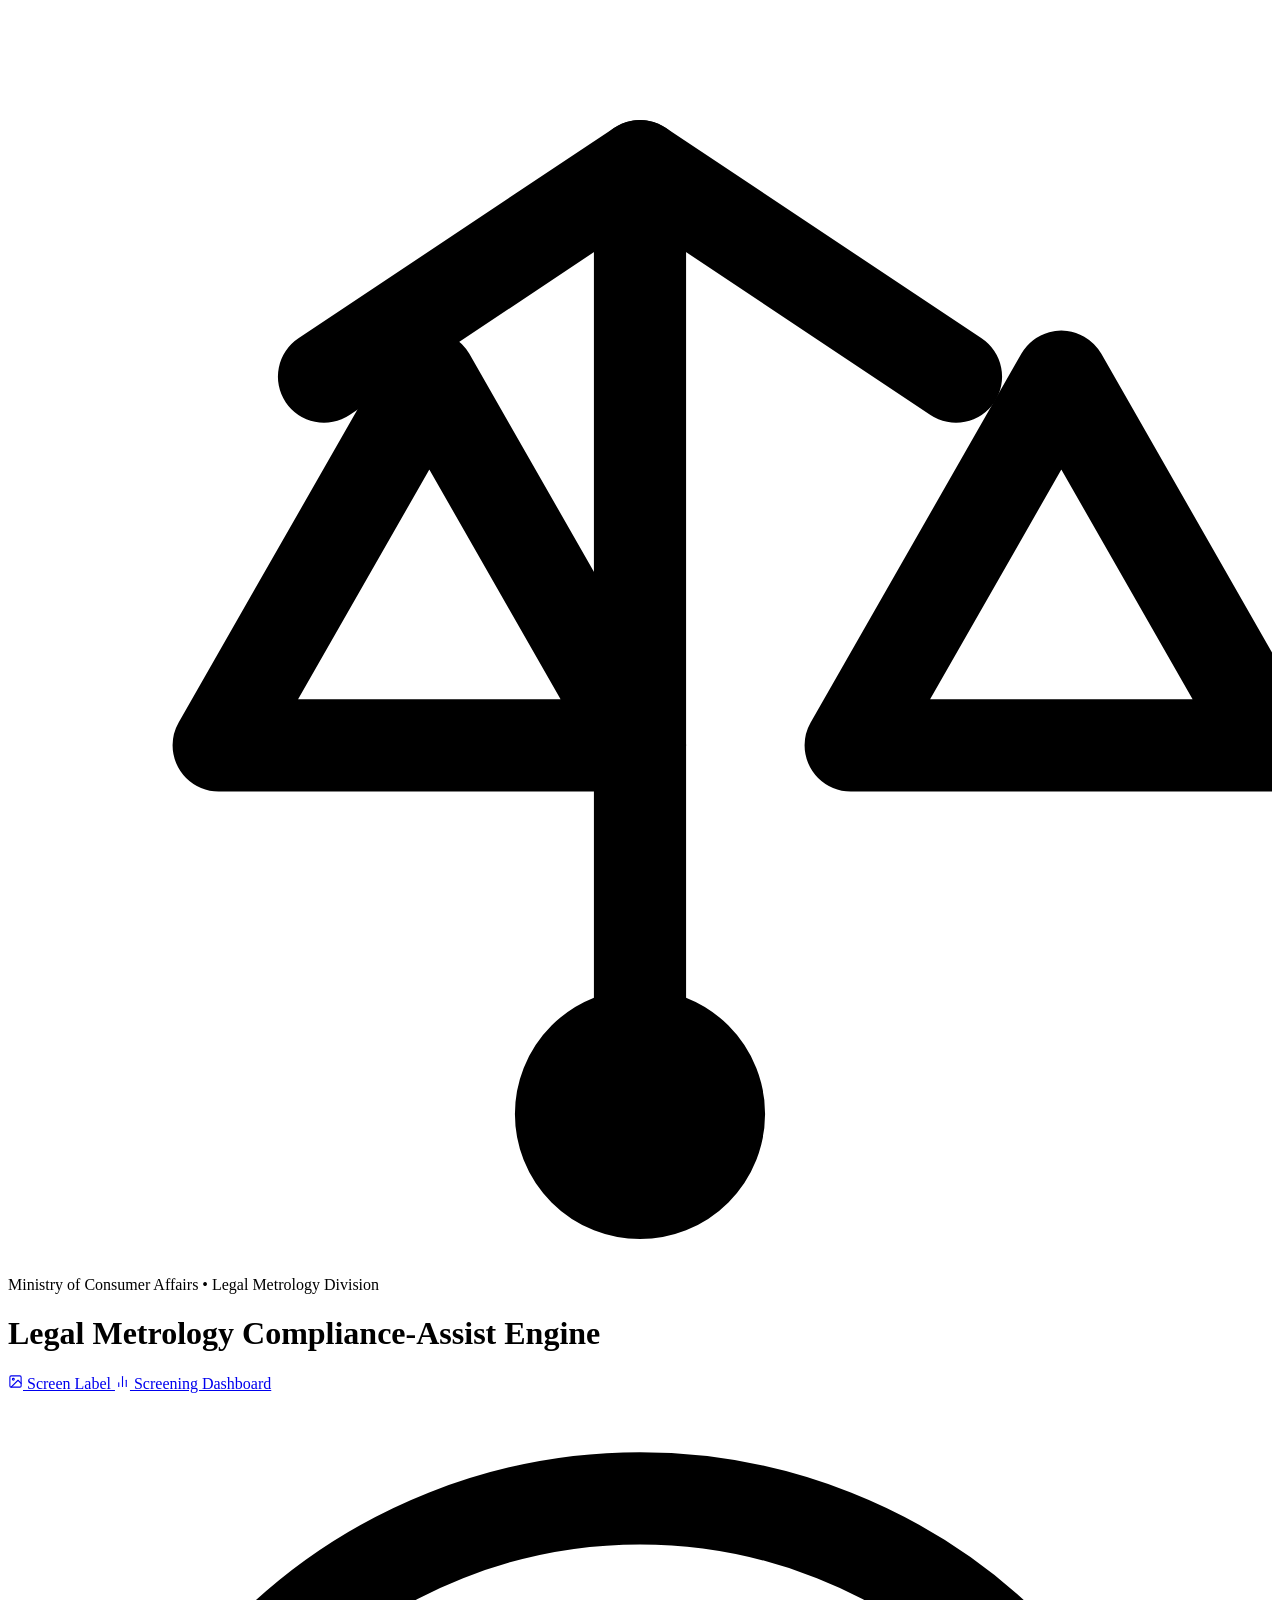
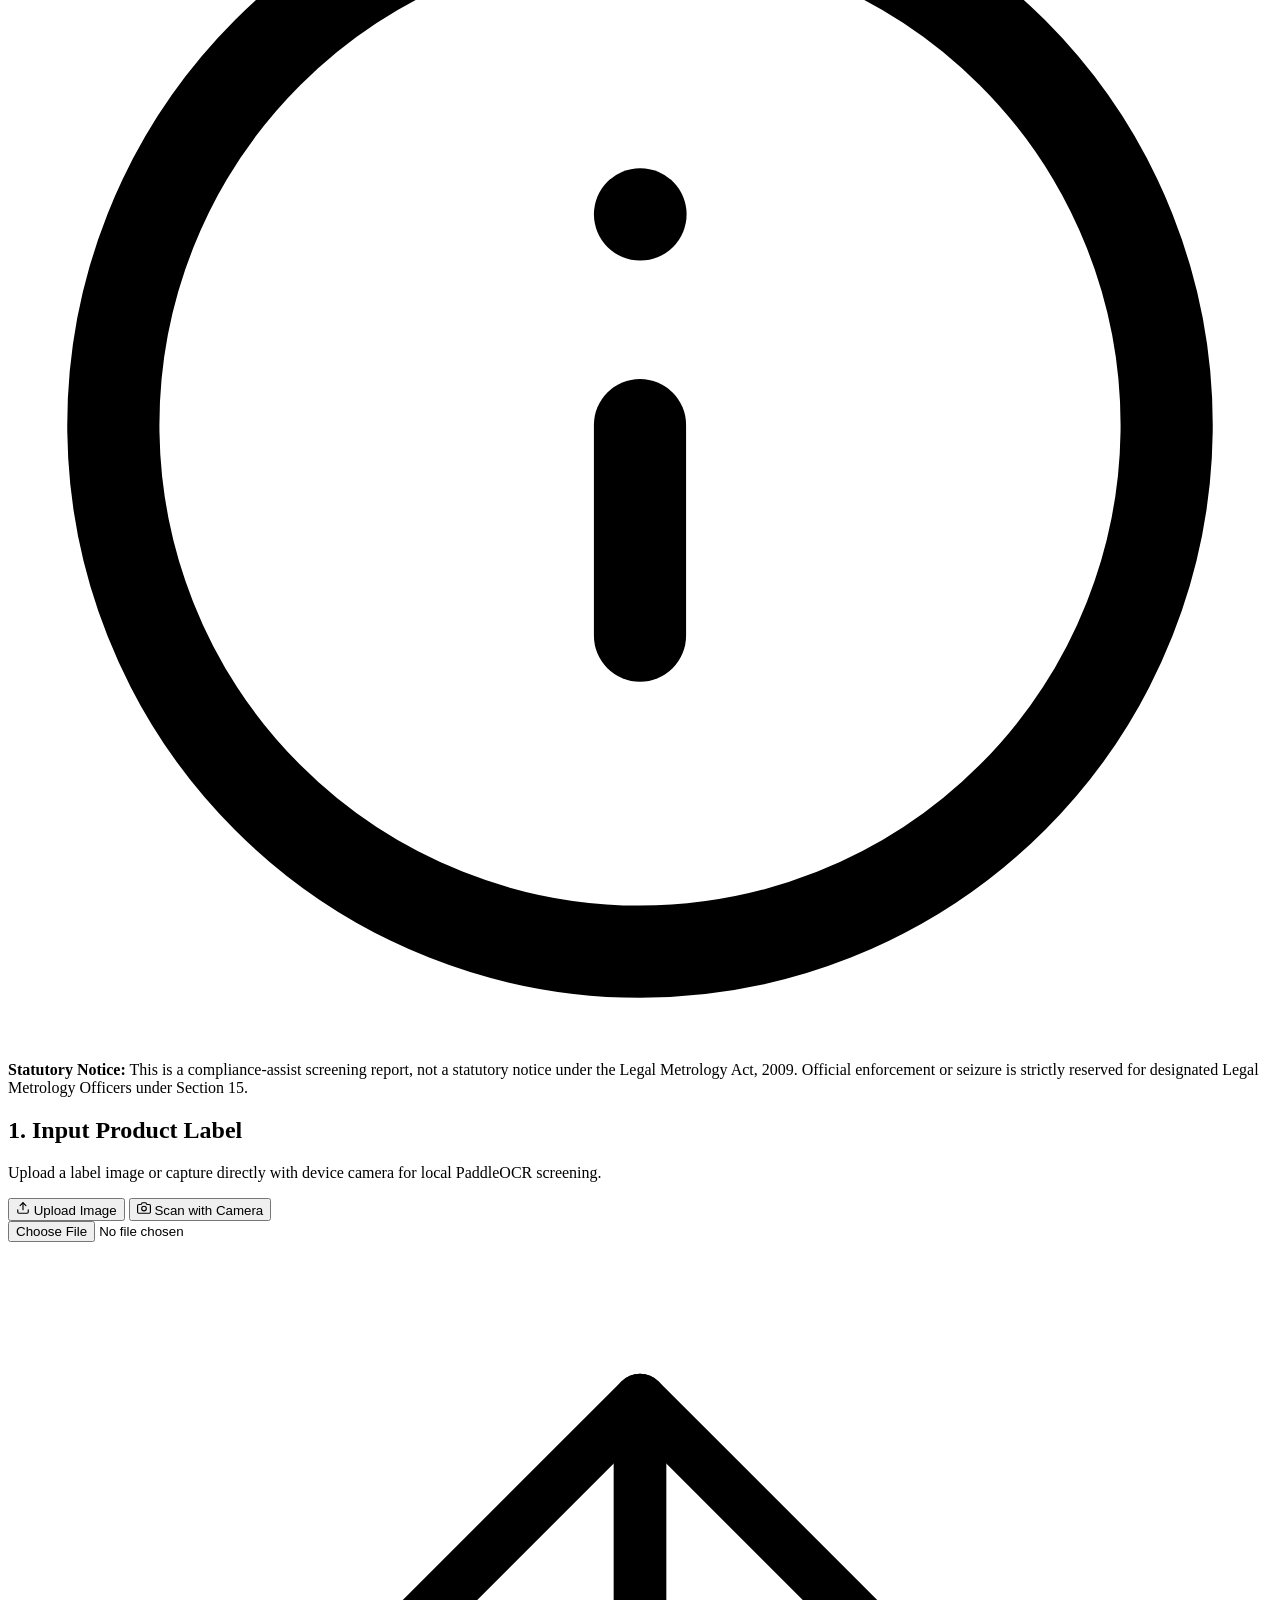
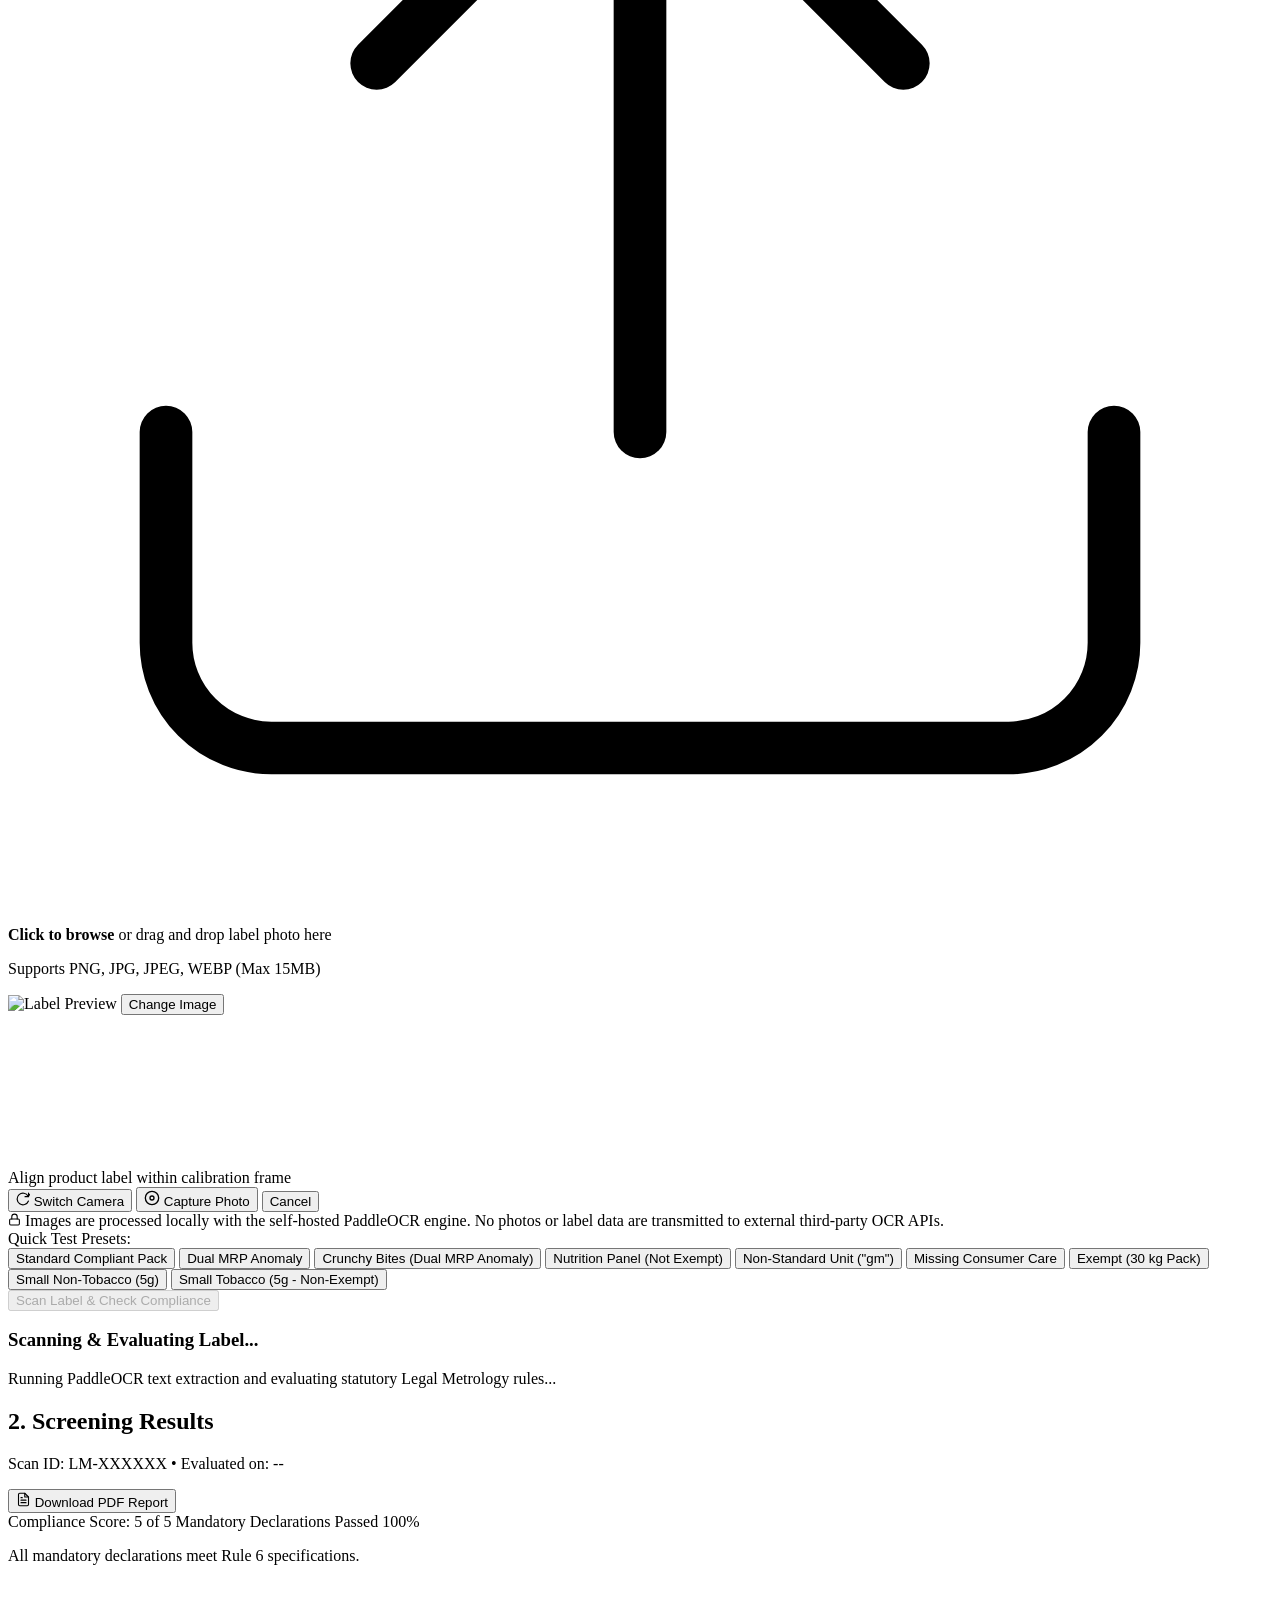
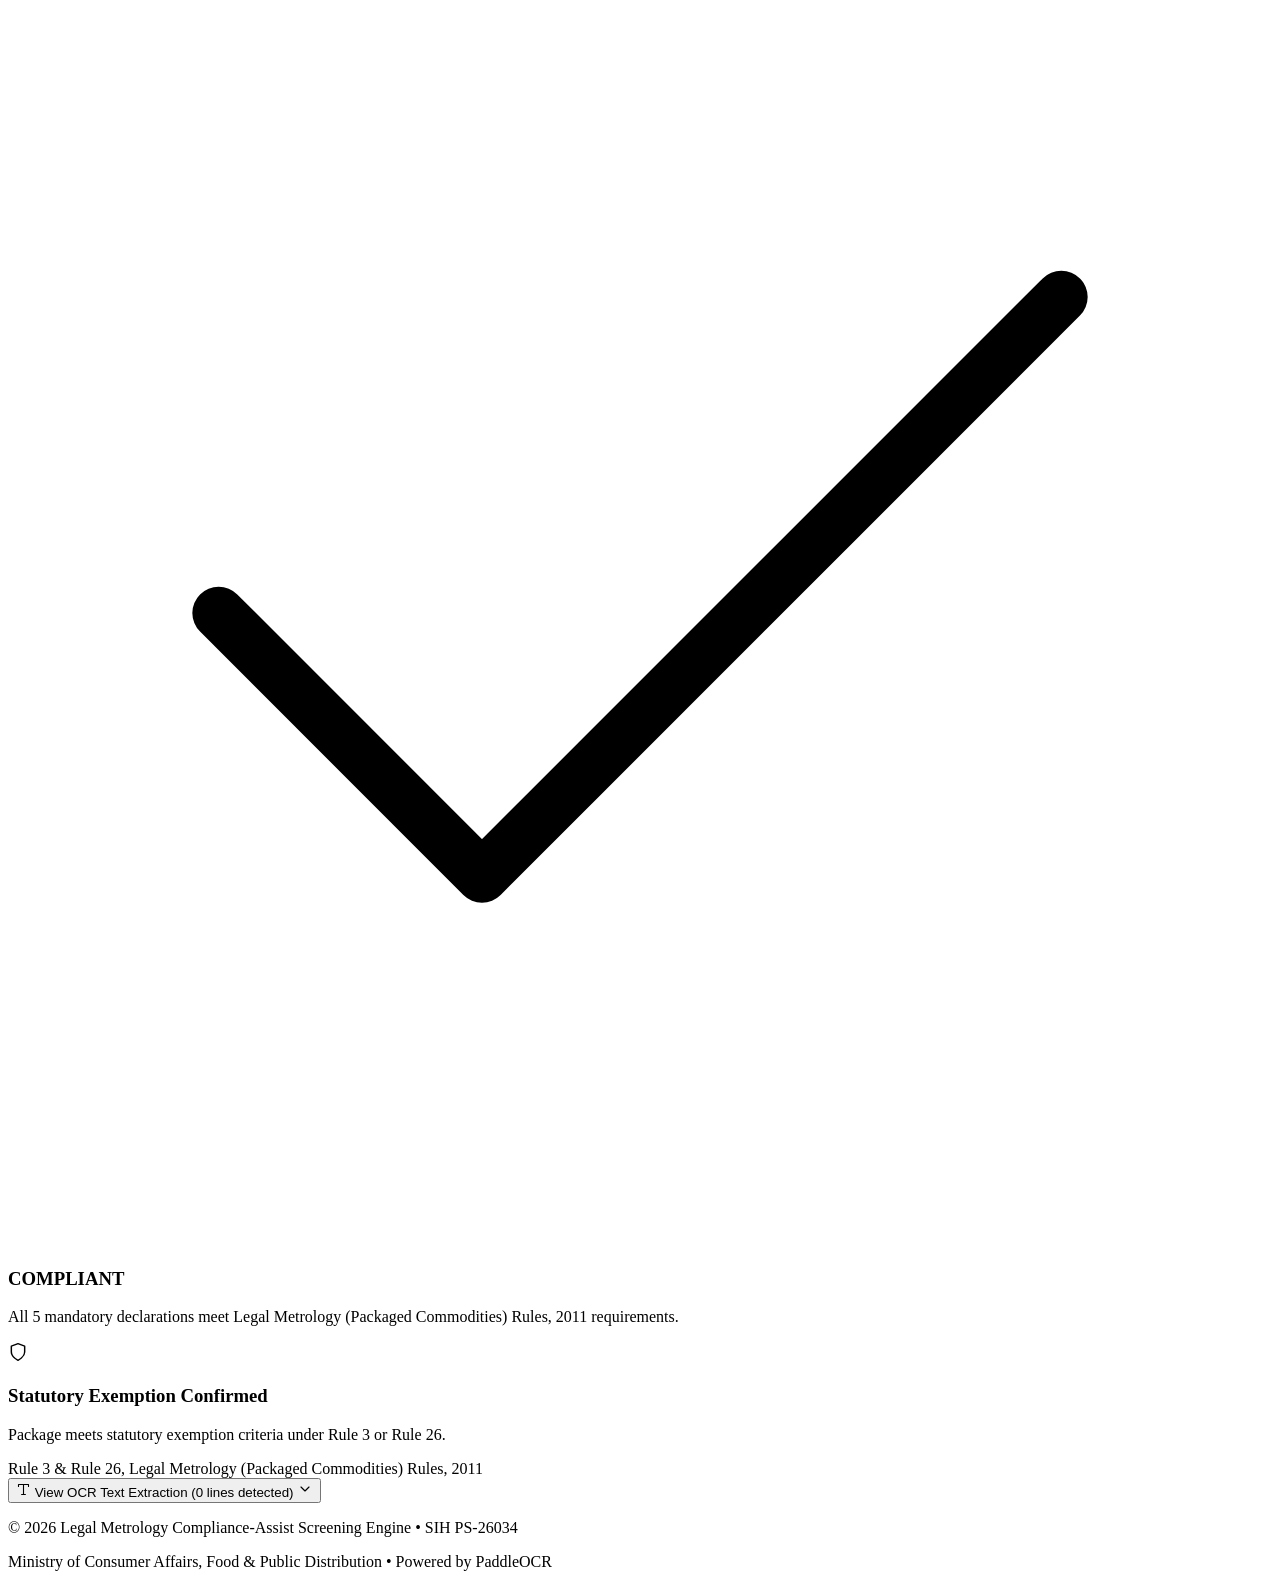
==== app/static/index.html @ 5d81debb "feat(ui): implement jury-grade liquid glassmorphism theme, interactive toast notification system, an" ====
<!DOCTYPE html>
<html lang="en">
<head>
  <meta charset="UTF-8">
  <meta name="viewport" content="width=device-width, initial-scale=1.0">
  <title>Legal Metrology Compliance-Assist Engine | Calibration Instrument</title>
  
  <!-- Preconnect to Google Fonts for fast IBM Plex loading -->
  <link rel="preconnect" href="https://fonts.googleapis.com">
  <link rel="preconnect" href="https://fonts.gstatic.com" crossorigin>
  <link href="https://fonts.googleapis.com/css2?family=IBM+Plex+Mono:ital,wght@0,400;0,500;0,600;0,700;1,400&family=IBM+Plex+Sans:ital,wght@0,400;0,500;0,600;0,700;1,400;1,600&display=swap" rel="stylesheet">
  
  <link rel="stylesheet" href="/static/style.css">
</head>
<body class="instrument-theme">

  <!-- Instrument Top Bar -->
  <header class="instrument-header">
    <div class="container header-container">
      <div class="header-brand">
        <div class="brand-insignia">
          <!-- Official Scale & Calibration Insignia SVG -->
          <svg class="insignia-svg" viewBox="0 0 24 24" fill="none" stroke="currentColor" stroke-width="1.75" stroke-linecap="round" stroke-linejoin="round">
            <path d="M12 3v18"/>
            <path d="M6 7l6-4 6 4"/>
            <path d="M4 14l4-7 4 7H4z"/>
            <path d="M16 14l4-7 4 7h-8z"/>
            <circle cx="12" cy="21" r="1.5"/>
          </svg>
        </div>
        <div class="brand-text">
          <div class="brand-dept">Ministry of Consumer Affairs &bull; Legal Metrology Division</div>
          <h1 class="brand-title">Legal Metrology Compliance-Assist Engine</h1>
        </div>
      </div>
      <nav class="header-nav">
        <a href="/" class="nav-link active">
          <svg width="15" height="15" viewBox="0 0 24 24" fill="none" stroke="currentColor" stroke-width="1.75" stroke-linecap="round" stroke-linejoin="round">
            <rect x="3" y="3" width="18" height="18" rx="2"/>
            <circle cx="8.5" cy="8.5" r="1.5"/>
            <polyline points="21 15 16 10 5 21"/>
          </svg>
          Screen Label
        </a>
        <a href="/dashboard" class="nav-link">
          <svg width="15" height="15" viewBox="0 0 24 24" fill="none" stroke="currentColor" stroke-width="1.75" stroke-linecap="round" stroke-linejoin="round">
            <line x1="18" y1="20" x2="18" y2="10"/>
            <line x1="12" y1="20" x2="12" y2="4"/>
            <line x1="6" y1="20" x2="6" y2="14"/>
          </svg>
          Screening Dashboard
        </a>
      </nav>
    </div>
  </header>

  <!-- Mandatory Statutory Notice Banner -->
  <div class="disclaimer-banner">
    <div class="container disclaimer-content">
      <svg class="disclaimer-icon-svg" viewBox="0 0 24 24" fill="none" stroke="currentColor" stroke-width="1.75" stroke-linecap="round" stroke-linejoin="round">
        <circle cx="12" cy="12" r="10"/>
        <line x1="12" y1="16" x2="12" y2="12"/>
        <line x1="12" y1="8" x2="12.01" y2="8"/>
      </svg>
      <span class="disclaimer-text">
        <strong>Statutory Notice:</strong> This is a compliance-assist screening report, not a statutory notice under the Legal Metrology Act, 2009. Official enforcement or seizure is strictly reserved for designated Legal Metrology Officers under Section 15.
      </span>
    </div>
  </div>

  <main class="container main-content">

    <!-- Upload & Input Card -->
    <section class="card upload-card">
      <div class="card-header">
        <div class="header-flex-row">
          <div>
            <h2 class="card-title">1. Input Product Label</h2>
            <p class="card-desc">Upload a label image or capture directly with device camera for local PaddleOCR screening.</p>
          </div>
          <!-- Input Mode Switcher -->
          <div class="input-mode-toggle">
            <button type="button" class="btn-mode active" id="btnModeUpload">
              <svg width="14" height="14" viewBox="0 0 24 24" fill="none" stroke="currentColor" stroke-width="2" stroke-linecap="round" stroke-linejoin="round">
                <path d="M21 15v4a2 2 0 0 1-2 2H5a2 2 0 0 1-2-2v-4"/>
                <polyline points="17 8 12 3 7 8"/>
                <line x1="12" y1="3" x2="12" y2="15"/>
              </svg>
              Upload Image
            </button>
            <button type="button" class="btn-mode" id="btnModeCamera">
              <svg width="14" height="14" viewBox="0 0 24 24" fill="none" stroke="currentColor" stroke-width="2" stroke-linecap="round" stroke-linejoin="round">
                <path d="M23 19a2 2 0 0 1-2 2H3a2 2 0 0 1-2-2V8a2 2 0 0 1 2-2h4l2-3h6l2 3h4a2 2 0 0 1 2 2z"/>
                <circle cx="12" cy="13" r="4"/>
              </svg>
              Scan with Camera
            </button>
          </div>
        </div>
      </div>

      <!-- Upload View -->
      <div id="uploadViewContainer">
        <div class="upload-dropzone" id="dropzone">
          <input type="file" id="fileInput" accept="image/png, image/jpeg, image/jpg, image/webp" class="file-input-hidden">
          <div class="dropzone-inner" id="dropzonePrompt">
            <svg class="upload-icon-svg" viewBox="0 0 24 24" fill="none" stroke="currentColor" stroke-linecap="round" stroke-linejoin="round">
              <path d="M21 15v4a2 2 0 0 1-2 2H5a2 2 0 0 1-2-2v-4"/>
              <polyline points="17 8 12 3 7 8"/>
              <line x1="12" y1="3" x2="12" y2="15"/>
            </svg>
            <p class="upload-prompt-text"><strong>Click to browse</strong> or drag and drop label photo here</p>
            <p class="upload-hint">Supports PNG, JPG, JPEG, WEBP (Max 15MB)</p>
          </div>

          <div class="preview-container hidden" id="previewContainer">
            <img id="imagePreview" alt="Label Preview" class="image-preview">
            <button type="button" class="btn btn-secondary btn-sm" id="btnChangeImage">Change Image</button>
          </div>
        </div>
      </div>

      <!-- Camera Live Capture View -->
      <div id="cameraViewContainer" class="camera-container hidden">
        <div class="camera-viewport">
          <video id="cameraVideo" autoplay playsinline class="camera-video"></video>
          <canvas id="cameraCanvas" class="hidden"></canvas>
          <div class="camera-overlay-frame">
            <div class="frame-corner top-left"></div>
            <div class="frame-corner top-right"></div>
            <div class="frame-corner bottom-left"></div>
            <div class="frame-corner bottom-right"></div>
            <div class="viewfinder-text">Align product label within calibration frame</div>
          </div>
        </div>
        <div class="camera-controls">
          <button type="button" class="btn btn-secondary btn-sm" id="btnSwitchCamera">
            <svg width="14" height="14" viewBox="0 0 24 24" fill="none" stroke="currentColor" stroke-width="2" stroke-linecap="round" stroke-linejoin="round">
              <path d="M21.5 2v6h-6M21.34 15.57a10 10 0 1 1-.57-8.38l5.67-5.67"/>
            </svg>
            Switch Camera
          </button>
          <button type="button" class="btn btn-primary" id="btnCapturePhoto">
            <svg width="16" height="16" viewBox="0 0 24 24" fill="none" stroke="currentColor" stroke-width="2" stroke-linecap="round" stroke-linejoin="round">
              <circle cx="12" cy="12" r="10"/>
              <circle cx="12" cy="12" r="3"/>
            </svg>
            Capture Photo
          </button>
          <button type="button" class="btn btn-secondary btn-sm" id="btnCancelCamera">Cancel</button>
        </div>
      </div>

      <!-- Privacy & Local Processing Notice -->
      <div class="privacy-note">
        <svg width="13" height="13" viewBox="0 0 24 24" fill="none" stroke="currentColor" stroke-width="2" stroke-linecap="round" stroke-linejoin="round">
          <rect x="3" y="11" width="18" height="11" rx="2" ry="2"></rect>
          <path d="M7 11V7a5 5 0 0 1 10 0v4"></path>
        </svg>
        <span>Images are processed locally with the self-hosted PaddleOCR engine. No photos or label data are transmitted to external third-party OCR APIs.</span>
      </div>

      <!-- Quick Demo Presets for Testing -->
      <div class="presets-section">
        <span class="preset-label">Quick Test Presets:</span>
        <div class="preset-buttons">
          <button type="button" class="btn-chip" data-preset="compliant">Standard Compliant Pack</button>
          <button type="button" class="btn-chip" data-preset="dual_mrp">Dual MRP Anomaly</button>
          <button type="button" class="btn-chip" data-preset="crunchy_bites">Crunchy Bites (Dual MRP Anomaly)</button>
          <button type="button" class="btn-chip" data-preset="nutrition_panel">Nutrition Panel (Not Exempt)</button>
          <button type="button" class="btn-chip" data-preset="non_std_unit">Non-Standard Unit ("gm")</button>
          <button type="button" class="btn-chip" data-preset="missing_fields">Missing Consumer Care</button>
          <button type="button" class="btn-chip" data-preset="exempt_bulk">Exempt (30 kg Pack)</button>
          <button type="button" class="btn-chip" data-preset="exempt_small">Small Non-Tobacco (5g)</button>
          <button type="button" class="btn-chip" data-preset="tobacco_small">Small Tobacco (5g - Non-Exempt)</button>
        </div>
      </div>

      <div class="action-bar">
        <button type="button" class="btn btn-primary" id="btnAnalyze" disabled>
          <span id="btnAnalyzeText">Scan Label & Check Compliance</span>
        </button>
      </div>
    </section>

    <!-- Signature Element 1: Calibration Ruler Section Divider -->
    <div class="calibration-ruler" role="separator" aria-hidden="true"></div>

    <!-- Active Scanning Progress Container (Shows during scan processing) -->
    <div class="card scanning-progress-card hidden" id="scanningProgressCard">
      <div class="scanning-progress-body">
        <div class="scan-spinner-large"></div>
        <div class="scanning-text-block">
          <h3 class="scanning-title">Scanning & Evaluating Label...</h3>
          <p class="scanning-desc" id="scanningProgressStatus">Running PaddleOCR text extraction and evaluating statutory Legal Metrology rules...</p>
          <div class="scan-progress-bar-track">
            <div class="scan-progress-bar-indeterminate"></div>
          </div>
        </div>
      </div>
    </div>

    <!-- Results Section -->
    <section class="card results-card hidden" id="resultsSection">
      <div class="results-header">
        <div>
          <h2 class="card-title">2. Screening Results</h2>
          <p class="scan-meta-text" id="scanMetaText">Scan ID: LM-XXXXXX &bull; Evaluated on: --</p>
        </div>
        <div class="results-actions">
          <button type="button" class="btn btn-export" id="btnExportPdf">
            <svg width="15" height="15" viewBox="0 0 24 24" fill="none" stroke="currentColor" stroke-width="1.75" stroke-linecap="round" stroke-linejoin="round">
              <path d="M14 2H6a2 2 0 0 0-2 2v16a2 2 0 0 0 2 2h12a2 2 0 0 0 2-2V8z"/>
              <polyline points="14 2 14 8 20 8"/>
              <line x1="16" y1="13" x2="8" y2="13"/>
              <line x1="16" y1="17" x2="8" y2="17"/>
              <polyline points="10 9 9 9 8 9"/>
            </svg>
            Download PDF Report
          </button>
        </div>
      </div>

      <!-- Compliance Summary Bar (Signature Element 2: Ruler fill) -->
      <div class="compliance-summary-bar" id="complianceSummaryBar">
        <div class="summary-bar-header">
          <span class="summary-bar-title" id="summaryBarTitle">Compliance Score: 5 of 5 Mandatory Declarations Passed</span>
          <span class="summary-bar-pct" id="summaryBarPct">100%</span>
        </div>
        <div class="summary-track">
          <div class="summary-fill" id="summaryFill" style="width: 0%;"></div>
        </div>
        <p class="summary-hint" id="summaryHint">All mandatory declarations meet Rule 6 specifications.</p>
      </div>

      <!-- Overall Status Banner (Dominant Visual Verdict) -->
      <div class="status-banner" id="statusBanner">
        <div class="status-icon-box" id="statusIconBox">
          <svg class="status-icon-svg" id="statusIconSvg" viewBox="0 0 24 24" fill="none" stroke="currentColor" stroke-linecap="round" stroke-linejoin="round">
            <polyline points="20 6 9 17 4 12"/>
          </svg>
        </div>
        <div class="status-info">
          <h3 class="status-title" id="statusTitle">COMPLIANT</h3>
          <p class="status-desc" id="statusDesc">All 5 mandatory declarations meet Legal Metrology (Packaged Commodities) Rules, 2011 requirements.</p>
        </div>
      </div>

      <!-- Exemption Alert Block (Shown only if exempt) -->
      <div class="exemption-box hidden" id="exemptionBox">
        <div class="exemption-box-header">
          <svg width="20" height="20" viewBox="0 0 24 24" fill="none" stroke="currentColor" stroke-width="1.75" stroke-linecap="round" stroke-linejoin="round">
            <path d="M12 22s8-4 8-10V5l-8-3-8 3v7c0 6 8 10 8 10z"/>
          </svg>
          <h3 class="exemption-box-title">Statutory Exemption Confirmed</h3>
        </div>
        <p class="exemption-box-desc" id="exemptionReasonText">Package meets statutory exemption criteria under Rule 3 or Rule 26.</p>
        <div class="exemption-ref" id="exemptionRefText">Rule 3 & Rule 26, Legal Metrology (Packaged Commodities) Rules, 2011</div>
      </div>

      <!-- Mandatory Declarations Cards Grid (Rule 6) -->
      <div class="fields-container" id="fieldsContainer">
        <!-- Injected via app.js with stamped seal badges -->
      </div>

      <!-- Extracted OCR Text (Collapsible Accordion) -->
      <div class="ocr-accordion">
        <button type="button" class="ocr-toggle-btn" id="btnToggleOcr">
          <span class="ocr-toggle-title">
            <svg width="15" height="15" viewBox="0 0 24 24" fill="none" stroke="currentColor" stroke-width="1.75" stroke-linecap="round" stroke-linejoin="round">
              <polyline points="4 7 4 4 20 4 20 7"/>
              <line x1="9" y1="20" x2="15" y2="20"/>
              <line x1="12" y1="4" x2="12" y2="20"/>
            </svg>
            View OCR Text Extraction (<span id="ocrLineCount">0</span> lines detected)
          </span>
          <svg class="accordion-arrow" id="accordionArrow" width="16" height="16" viewBox="0 0 24 24" fill="none" stroke="currentColor" stroke-width="1.75" stroke-linecap="round" stroke-linejoin="round">
            <polyline points="6 9 12 15 18 9"/>
          </svg>
        </button>
        <div class="ocr-content hidden" id="ocrContent">
          <div class="ocr-body">
            <pre class="raw-ocr-text" id="rawOcrText"></pre>
          </div>
        </div>
      </div>

    </section>

  </main>

  <footer class="instrument-footer">
    <div class="container footer-content">
      <p class="footer-copy">&copy; 2026 Legal Metrology Compliance-Assist Screening Engine &bull; SIH PS-26034</p>
      <p class="footer-legal">Ministry of Consumer Affairs, Food &amp; Public Distribution &bull; Powered by PaddleOCR</p>
    </div>
  </footer>

  <div class="toast-container" id="toastContainer"></div>

  <script src="/static/app.js"></script>
</body>
</html>
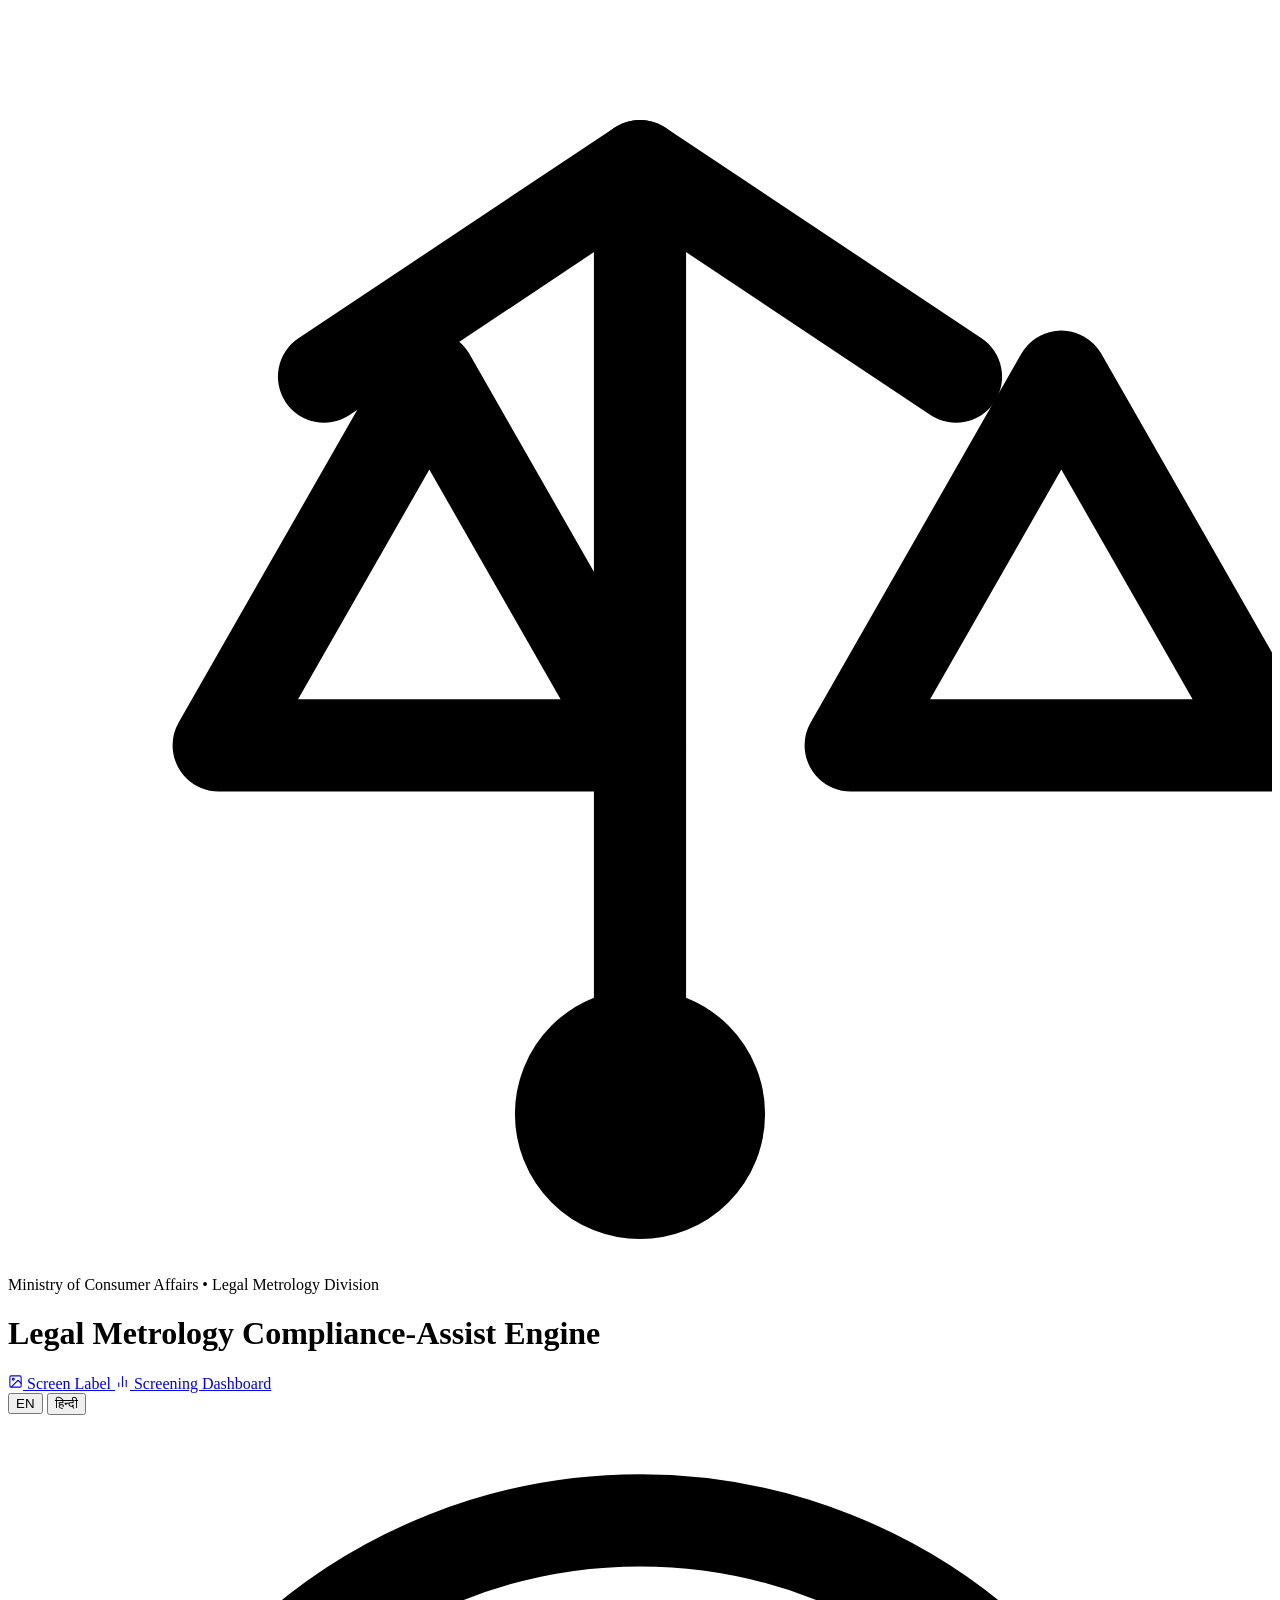
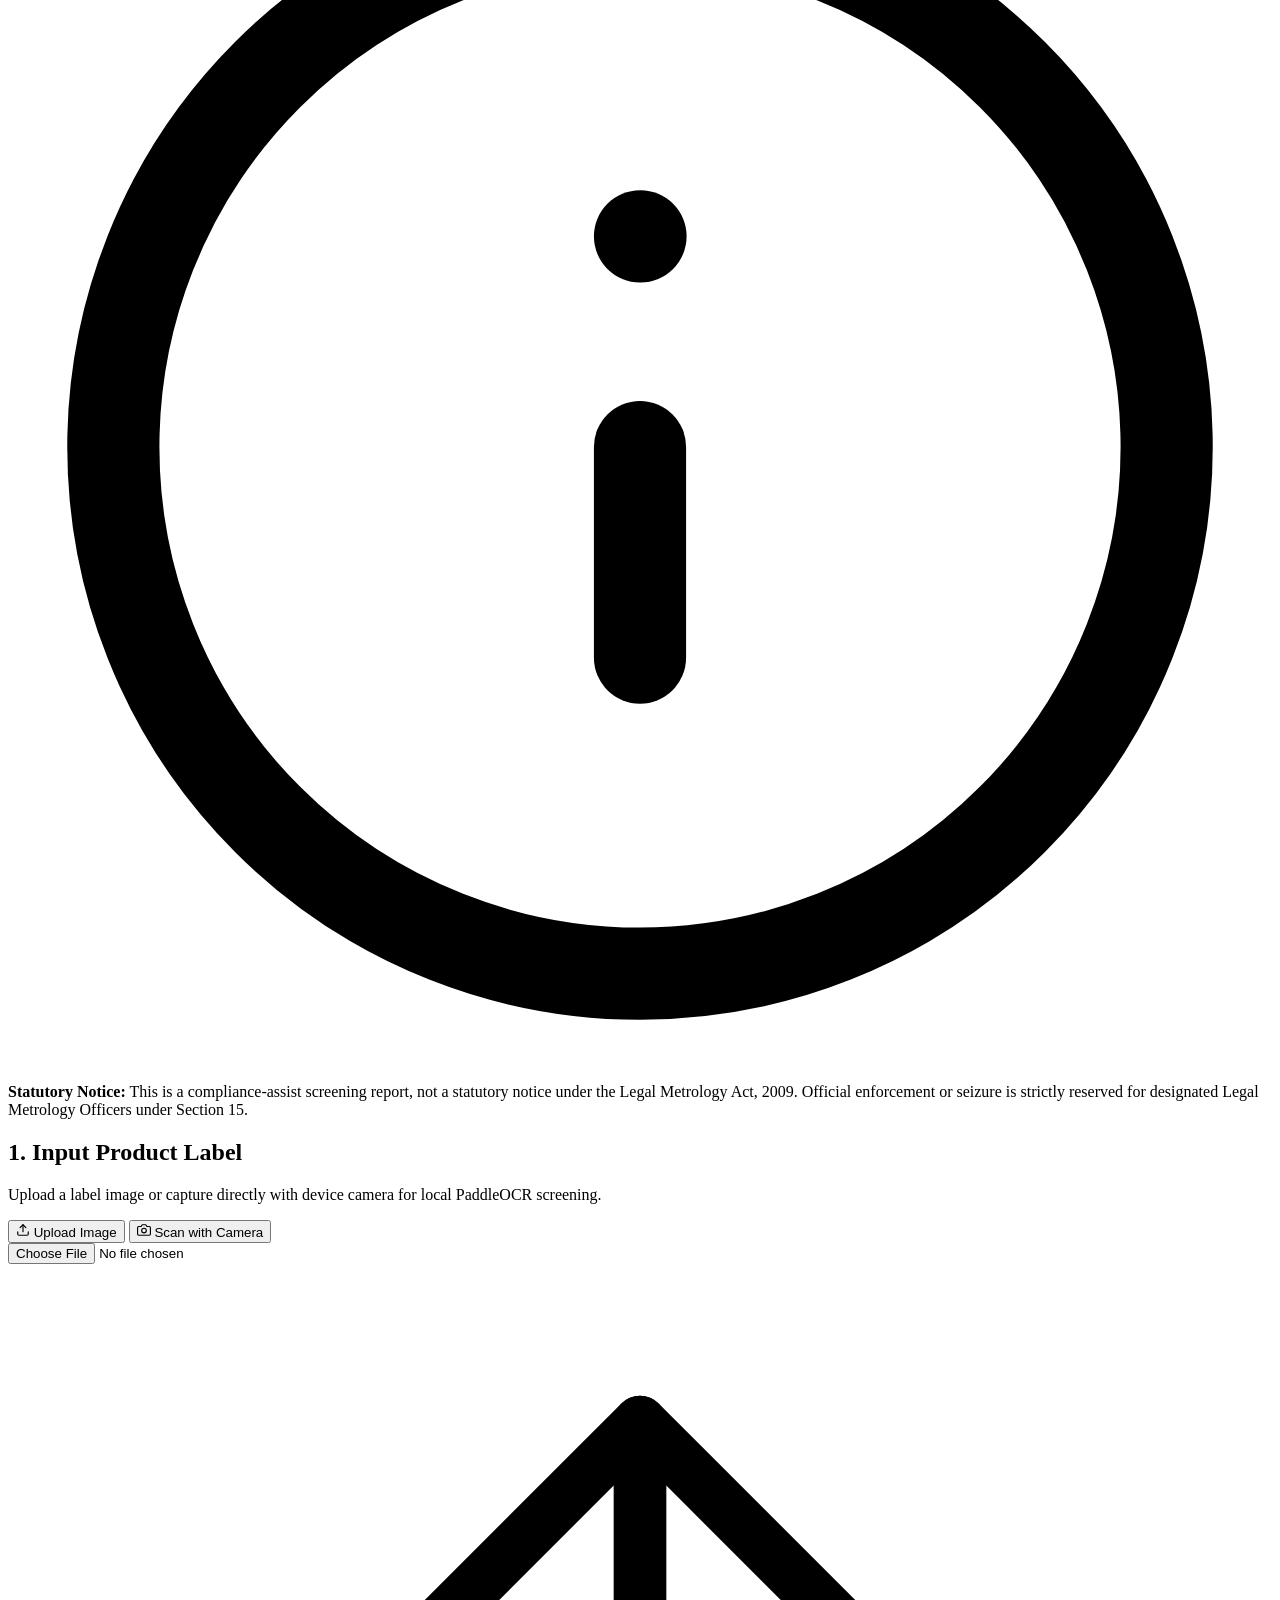
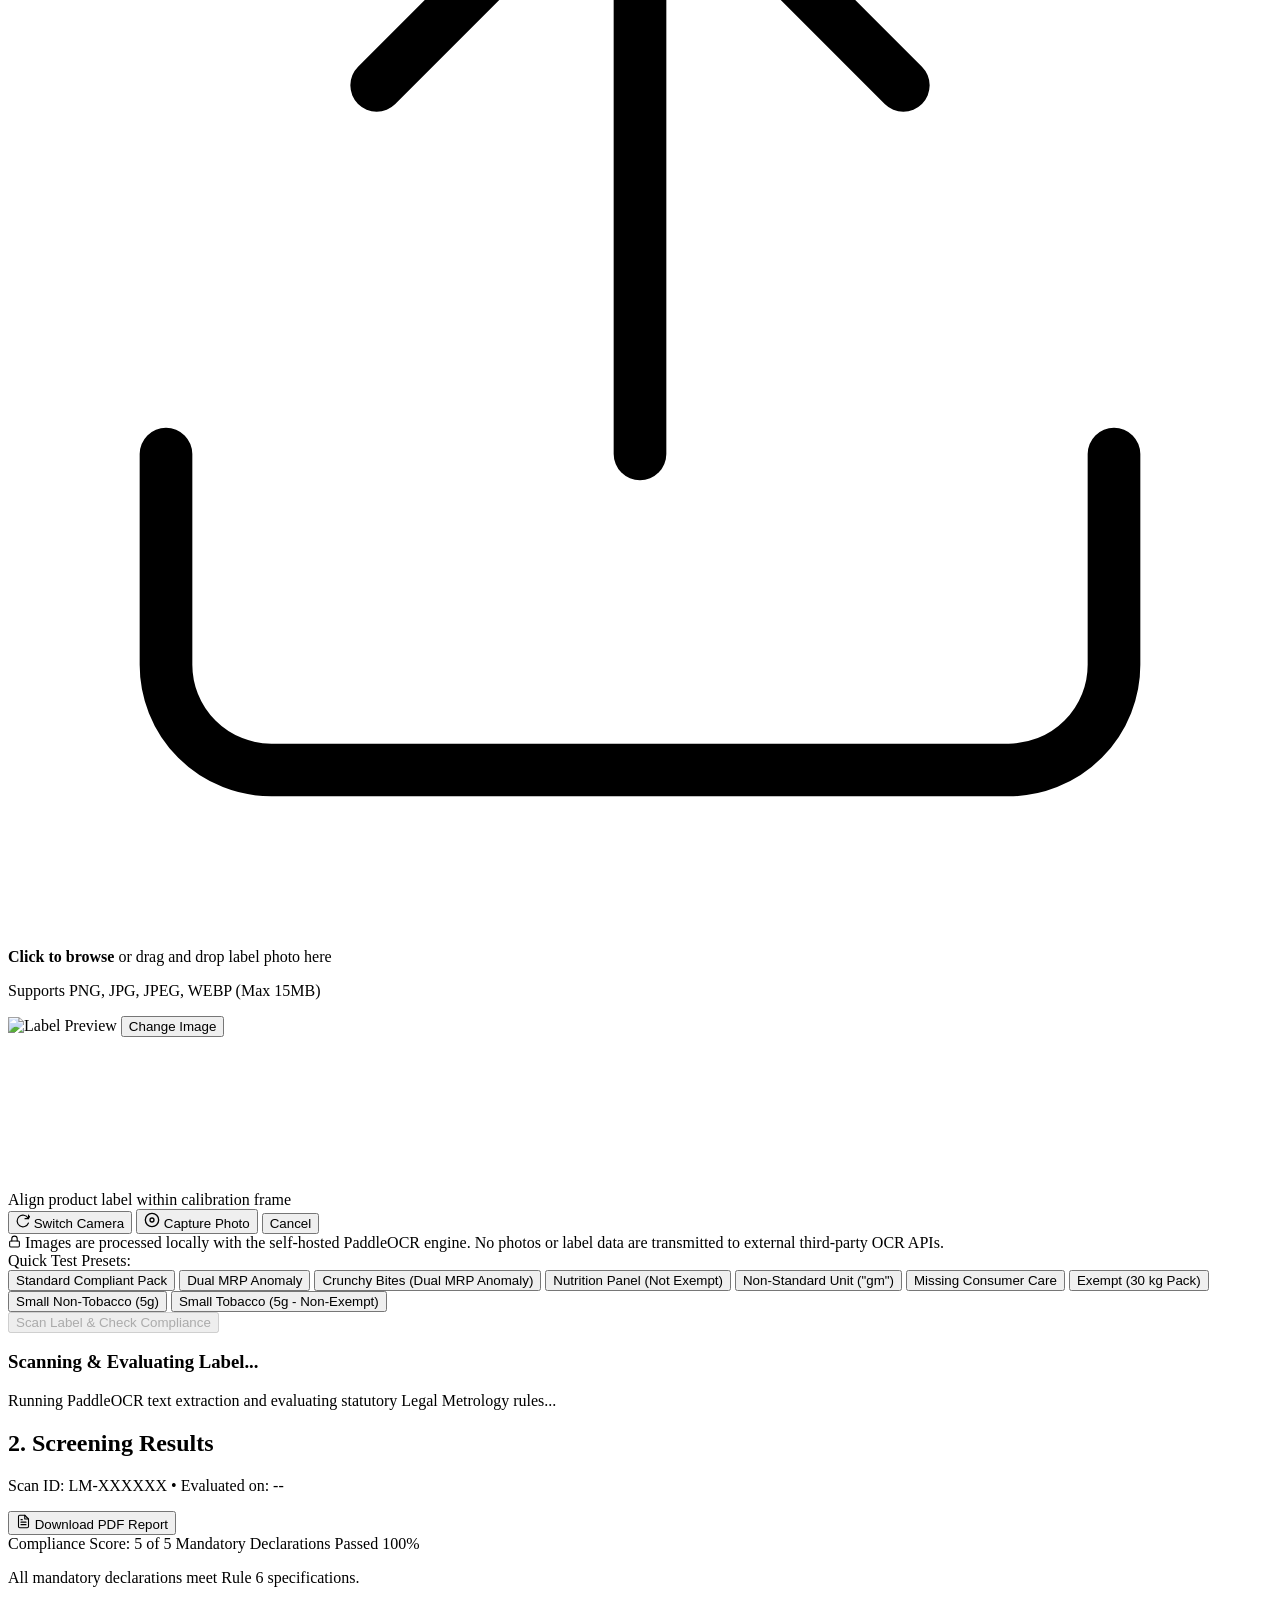
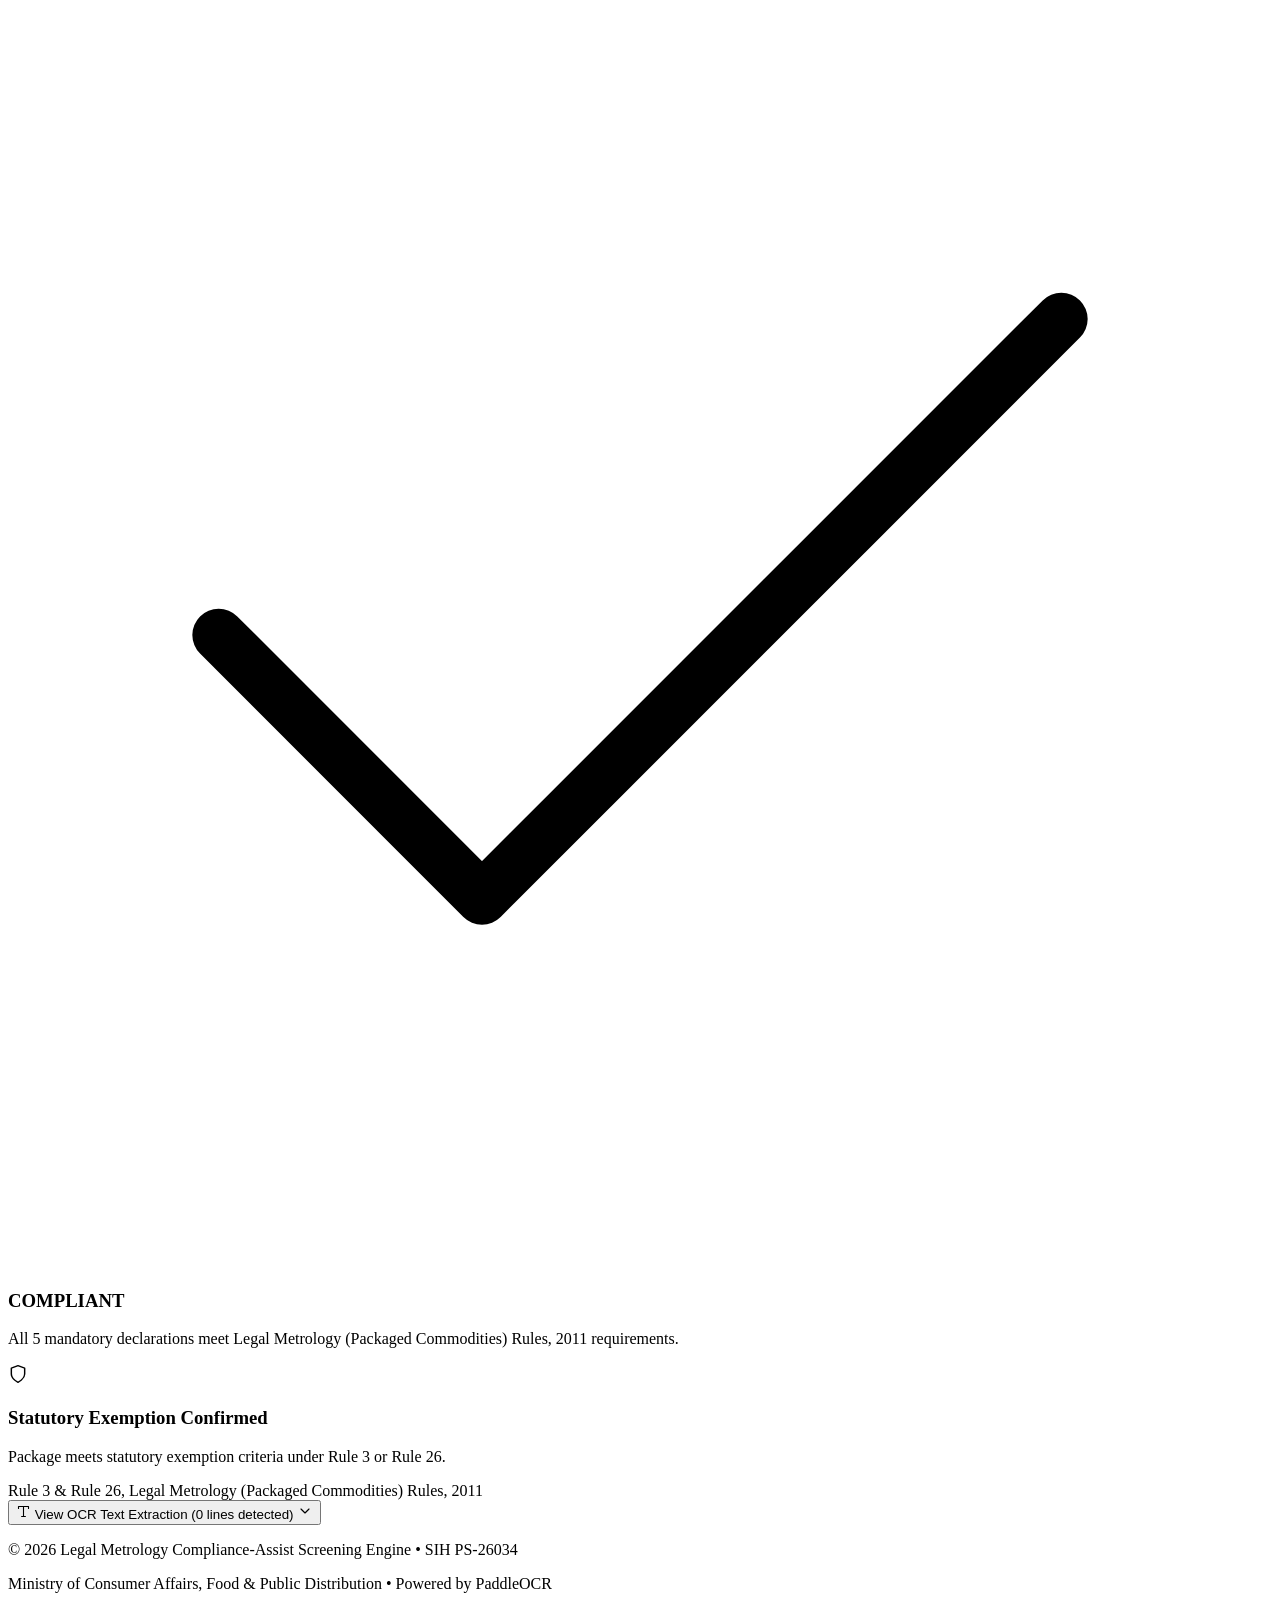
==== commit 4c63fa12: "feat(i18n): implement full bilingual Hindi-English language switching with persistent state and Noto" ====
--- a/app/static/index.html
+++ b/app/static/index.html
@@ -3,12 +3,12 @@
 <head>
   <meta charset="UTF-8">
   <meta name="viewport" content="width=device-width, initial-scale=1.0">
-  <title>Legal Metrology Compliance-Assist Engine | Calibration Instrument</title>
+  <title data-i18n="appTitle">Legal Metrology Compliance-Assist Engine</title>
   
-  <!-- Preconnect to Google Fonts for fast IBM Plex loading -->
+  <!-- Preconnect to Google Fonts for IBM Plex & Noto Sans Devanagari -->
   <link rel="preconnect" href="https://fonts.googleapis.com">
   <link rel="preconnect" href="https://fonts.gstatic.com" crossorigin>
-  <link href="https://fonts.googleapis.com/css2?family=IBM+Plex+Mono:ital,wght@0,400;0,500;0,600;0,700;1,400&family=IBM+Plex+Sans:ital,wght@0,400;0,500;0,600;0,700;1,400;1,600&display=swap" rel="stylesheet">
+  <link href="https://fonts.googleapis.com/css2?family=IBM+Plex+Mono:ital,wght@0,400;0,500;0,600;0,700;1,400&family=IBM+Plex+Sans:ital,wght@0,400;0,500;0,600;0,700;1,400;1,600&family=Noto+Sans+Devanagari:wght@400;500;600;700&display=swap" rel="stylesheet">
   
   <link rel="stylesheet" href="/static/style.css">
 </head>
@@ -29,8 +29,8 @@
           </svg>
         </div>
         <div class="brand-text">
-          <div class="brand-dept">Ministry of Consumer Affairs &bull; Legal Metrology Division</div>
-          <h1 class="brand-title">Legal Metrology Compliance-Assist Engine</h1>
+          <div class="brand-dept" data-i18n="ministryDept">Ministry of Consumer Affairs &bull; Legal Metrology Division</div>
+          <h1 class="brand-title" data-i18n="appTitle">Legal Metrology Compliance-Assist Engine</h1>
         </div>
       </div>
       <nav class="header-nav">
@@ -40,7 +40,7 @@
             <circle cx="8.5" cy="8.5" r="1.5"/>
             <polyline points="21 15 16 10 5 21"/>
           </svg>
-          Screen Label
+          <span data-i18n="navScanLabel">Screen Label</span>
         </a>
         <a href="/dashboard" class="nav-link">
           <svg width="15" height="15" viewBox="0 0 24 24" fill="none" stroke="currentColor" stroke-width="1.75" stroke-linecap="round" stroke-linejoin="round">
@@ -48,8 +48,14 @@
             <line x1="12" y1="20" x2="12" y2="4"/>
             <line x1="6" y1="20" x2="6" y2="14"/>
           </svg>
-          Screening Dashboard
+          <span data-i18n="navDashboard">Screening Dashboard</span>
         </a>
+
+        <!-- Bilingual Language Switcher (EN | हिन्दी) -->
+        <div class="lang-switcher" id="langSwitcher" role="group" aria-label="Language Selector">
+          <button type="button" class="btn-lang active" data-lang="en" aria-label="English">EN</button>
+          <button type="button" class="btn-lang" data-lang="hi" aria-label="Hindi">हिन्दी</button>
+        </div>
       </nav>
     </div>
   </header>
@@ -63,7 +69,7 @@
         <line x1="12" y1="8" x2="12.01" y2="8"/>
       </svg>
       <span class="disclaimer-text">
-        <strong>Statutory Notice:</strong> This is a compliance-assist screening report, not a statutory notice under the Legal Metrology Act, 2009. Official enforcement or seizure is strictly reserved for designated Legal Metrology Officers under Section 15.
+        <strong data-i18n="statutoryNoticeLabel">Statutory Notice:</strong> <span data-i18n="statutoryNoticeText">This is a compliance-assist screening report, not a statutory notice under the Legal Metrology Act, 2009. Official enforcement or seizure is strictly reserved for designated Legal Metrology Officers under Section 15.</span>
       </span>
     </div>
   </div>
@@ -75,8 +81,8 @@
       <div class="card-header">
         <div class="header-flex-row">
           <div>
-            <h2 class="card-title">1. Input Product Label</h2>
-            <p class="card-desc">Upload a label image or capture directly with device camera for local PaddleOCR screening.</p>
+            <h2 class="card-title" data-i18n="inputSectionTitle">1. Input Product Label</h2>
+            <p class="card-desc" data-i18n="inputSectionDesc">Upload a label image or capture directly with device camera for local PaddleOCR screening.</p>
           </div>
           <!-- Input Mode Switcher -->
           <div class="input-mode-toggle">
@@ -86,14 +92,14 @@
                 <polyline points="17 8 12 3 7 8"/>
                 <line x1="12" y1="3" x2="12" y2="15"/>
               </svg>
-              Upload Image
+              <span data-i18n="btnUploadImage">Upload Image</span>
             </button>
             <button type="button" class="btn-mode" id="btnModeCamera">
               <svg width="14" height="14" viewBox="0 0 24 24" fill="none" stroke="currentColor" stroke-width="2" stroke-linecap="round" stroke-linejoin="round">
                 <path d="M23 19a2 2 0 0 1-2 2H3a2 2 0 0 1-2-2V8a2 2 0 0 1 2-2h4l2-3h6l2 3h4a2 2 0 0 1 2 2z"/>
                 <circle cx="12" cy="13" r="4"/>
               </svg>
-              Scan with Camera
+              <span data-i18n="btnScanCamera">Scan with Camera</span>
             </button>
           </div>
         </div>
@@ -109,13 +115,13 @@
               <polyline points="17 8 12 3 7 8"/>
               <line x1="12" y1="3" x2="12" y2="15"/>
             </svg>
-            <p class="upload-prompt-text"><strong>Click to browse</strong> or drag and drop label photo here</p>
-            <p class="upload-hint">Supports PNG, JPG, JPEG, WEBP (Max 15MB)</p>
+            <p class="upload-prompt-text"><strong data-i18n="dropzoneClick">Click to browse</strong> <span data-i18n="dropzoneDrag">or drag and drop label photo here</span></p>
+            <p class="upload-hint" data-i18n="dropzoneHint">Supports PNG, JPG, JPEG, WEBP (Max 15MB)</p>
           </div>
 
           <div class="preview-container hidden" id="previewContainer">
             <img id="imagePreview" alt="Label Preview" class="image-preview">
-            <button type="button" class="btn btn-secondary btn-sm" id="btnChangeImage">Change Image</button>
+            <button type="button" class="btn btn-secondary btn-sm" id="btnChangeImage" data-i18n="btnChangeImage">Change Image</button>
           </div>
         </div>
       </div>
@@ -130,7 +136,7 @@
             <div class="frame-corner top-right"></div>
             <div class="frame-corner bottom-left"></div>
             <div class="frame-corner bottom-right"></div>
-            <div class="viewfinder-text">Align product label within calibration frame</div>
+            <div class="viewfinder-text" data-i18n="alignCameraPrompt">Align product label within calibration frame</div>
           </div>
         </div>
         <div class="camera-controls">
@@ -138,16 +144,16 @@
             <svg width="14" height="14" viewBox="0 0 24 24" fill="none" stroke="currentColor" stroke-width="2" stroke-linecap="round" stroke-linejoin="round">
               <path d="M21.5 2v6h-6M21.34 15.57a10 10 0 1 1-.57-8.38l5.67-5.67"/>
             </svg>
-            Switch Camera
+            <span data-i18n="btnSwitchCamera">Switch Camera</span>
           </button>
           <button type="button" class="btn btn-primary" id="btnCapturePhoto">
             <svg width="16" height="16" viewBox="0 0 24 24" fill="none" stroke="currentColor" stroke-width="2" stroke-linecap="round" stroke-linejoin="round">
               <circle cx="12" cy="12" r="10"/>
               <circle cx="12" cy="12" r="3"/>
             </svg>
-            Capture Photo
+            <span data-i18n="btnCapturePhoto">Capture Photo</span>
           </button>
-          <button type="button" class="btn btn-secondary btn-sm" id="btnCancelCamera">Cancel</button>
+          <button type="button" class="btn btn-secondary btn-sm" id="btnCancelCamera" data-i18n="btnCancel">Cancel</button>
         </div>
       </div>
 
@@ -157,28 +163,28 @@
           <rect x="3" y="11" width="18" height="11" rx="2" ry="2"></rect>
           <path d="M7 11V7a5 5 0 0 1 10 0v4"></path>
         </svg>
-        <span>Images are processed locally with the self-hosted PaddleOCR engine. No photos or label data are transmitted to external third-party OCR APIs.</span>
+        <span data-i18n="privacyNote">Images are processed locally with the self-hosted PaddleOCR engine. No photos or label data are transmitted to external third-party OCR APIs.</span>
       </div>
 
       <!-- Quick Demo Presets for Testing -->
       <div class="presets-section">
-        <span class="preset-label">Quick Test Presets:</span>
+        <span class="preset-label" data-i18n="quickPresetsLabel">Quick Test Presets:</span>
         <div class="preset-buttons">
-          <button type="button" class="btn-chip" data-preset="compliant">Standard Compliant Pack</button>
-          <button type="button" class="btn-chip" data-preset="dual_mrp">Dual MRP Anomaly</button>
-          <button type="button" class="btn-chip" data-preset="crunchy_bites">Crunchy Bites (Dual MRP Anomaly)</button>
-          <button type="button" class="btn-chip" data-preset="nutrition_panel">Nutrition Panel (Not Exempt)</button>
-          <button type="button" class="btn-chip" data-preset="non_std_unit">Non-Standard Unit ("gm")</button>
-          <button type="button" class="btn-chip" data-preset="missing_fields">Missing Consumer Care</button>
-          <button type="button" class="btn-chip" data-preset="exempt_bulk">Exempt (30 kg Pack)</button>
-          <button type="button" class="btn-chip" data-preset="exempt_small">Small Non-Tobacco (5g)</button>
-          <button type="button" class="btn-chip" data-preset="tobacco_small">Small Tobacco (5g - Non-Exempt)</button>
+          <button type="button" class="btn-chip" data-preset="compliant" data-i18n="presetCompliant">Standard Compliant Pack</button>
+          <button type="button" class="btn-chip" data-preset="dual_mrp" data-i18n="presetDualMrp">Dual MRP Anomaly</button>
+          <button type="button" class="btn-chip" data-preset="crunchy_bites" data-i18n="presetCrunchyBites">Crunchy Bites (Dual MRP Anomaly)</button>
+          <button type="button" class="btn-chip" data-preset="nutrition_panel" data-i18n="presetNutrition">Nutrition Panel (Not Exempt)</button>
+          <button type="button" class="btn-chip" data-preset="non_std_unit" data-i18n="presetNonStdUnit">Non-Standard Unit ("gm")</button>
+          <button type="button" class="btn-chip" data-preset="missing_fields" data-i18n="presetMissingFields">Missing Consumer Care</button>
+          <button type="button" class="btn-chip" data-preset="exempt_bulk" data-i18n="presetExemptBulk">Exempt (30 kg Pack)</button>
+          <button type="button" class="btn-chip" data-preset="exempt_small" data-i18n="presetExemptSmall">Small Non-Tobacco (5g)</button>
+          <button type="button" class="btn-chip" data-preset="tobacco_small" data-i18n="presetTobaccoSmall">Small Tobacco (5g - Non-Exempt)</button>
         </div>
       </div>
 
       <div class="action-bar">
         <button type="button" class="btn btn-primary" id="btnAnalyze" disabled>
-          <span id="btnAnalyzeText">Scan Label & Check Compliance</span>
+          <span id="btnAnalyzeText" data-i18n="btnScanAction">Scan Label & Check Compliance</span>
         </button>
       </div>
     </section>
@@ -191,8 +197,8 @@
       <div class="scanning-progress-body">
         <div class="scan-spinner-large"></div>
         <div class="scanning-text-block">
-          <h3 class="scanning-title">Scanning & Evaluating Label...</h3>
-          <p class="scanning-desc" id="scanningProgressStatus">Running PaddleOCR text extraction and evaluating statutory Legal Metrology rules...</p>
+          <h3 class="scanning-title" data-i18n="scanningTitle">Scanning & Evaluating Label...</h3>
+          <p class="scanning-desc" id="scanningProgressStatus" data-i18n="scanningDesc">Running PaddleOCR text extraction and evaluating statutory Legal Metrology rules...</p>
           <div class="scan-progress-bar-track">
             <div class="scan-progress-bar-indeterminate"></div>
           </div>
@@ -204,7 +210,7 @@
     <section class="card results-card hidden" id="resultsSection">
       <div class="results-header">
         <div>
-          <h2 class="card-title">2. Screening Results</h2>
+          <h2 class="card-title" data-i18n="resultsTitle">2. Screening Results</h2>
           <p class="scan-meta-text" id="scanMetaText">Scan ID: LM-XXXXXX &bull; Evaluated on: --</p>
         </div>
         <div class="results-actions">
@@ -216,12 +222,12 @@
               <line x1="16" y1="17" x2="8" y2="17"/>
               <polyline points="10 9 9 9 8 9"/>
             </svg>
-            Download PDF Report
+            <span data-i18n="btnDownloadPdf">Download PDF Report</span>
           </button>
         </div>
       </div>
 
-      <!-- Compliance Summary Bar (Signature Element 2: Ruler fill) -->
+      <!-- Compliance Summary Bar -->
       <div class="compliance-summary-bar" id="complianceSummaryBar">
         <div class="summary-bar-header">
           <span class="summary-bar-title" id="summaryBarTitle">Compliance Score: 5 of 5 Mandatory Declarations Passed</span>
@@ -230,7 +236,7 @@
         <div class="summary-track">
           <div class="summary-fill" id="summaryFill" style="width: 0%;"></div>
         </div>
-        <p class="summary-hint" id="summaryHint">All mandatory declarations meet Rule 6 specifications.</p>
+        <p class="summary-hint" id="summaryHint" data-i18n="allMandatoryMet">All mandatory declarations meet Rule 6 specifications.</p>
       </div>
 
       <!-- Overall Status Banner (Dominant Visual Verdict) -->
@@ -252,10 +258,10 @@
           <svg width="20" height="20" viewBox="0 0 24 24" fill="none" stroke="currentColor" stroke-width="1.75" stroke-linecap="round" stroke-linejoin="round">
             <path d="M12 22s8-4 8-10V5l-8-3-8 3v7c0 6 8 10 8 10z"/>
           </svg>
-          <h3 class="exemption-box-title">Statutory Exemption Confirmed</h3>
+          <h3 class="exemption-box-title" data-i18n="exemptionTitle">Statutory Exemption Confirmed</h3>
         </div>
         <p class="exemption-box-desc" id="exemptionReasonText">Package meets statutory exemption criteria under Rule 3 or Rule 26.</p>
-        <div class="exemption-ref" id="exemptionRefText">Rule 3 & Rule 26, Legal Metrology (Packaged Commodities) Rules, 2011</div>
+        <div class="exemption-ref" id="exemptionRefText" data-i18n="exemptionRuleRef">Rule 3 & Rule 26, Legal Metrology (Packaged Commodities) Rules, 2011</div>
       </div>
 
       <!-- Mandatory Declarations Cards Grid (Rule 6) -->
@@ -272,7 +278,7 @@
               <line x1="9" y1="20" x2="15" y2="20"/>
               <line x1="12" y1="4" x2="12" y2="20"/>
             </svg>
-            View OCR Text Extraction (<span id="ocrLineCount">0</span> lines detected)
+            <span data-i18n="viewOcrText">View OCR Text Extraction</span> (<span id="ocrLineCount">0</span> <span data-i18n="linesDetected">lines detected</span>)
           </span>
           <svg class="accordion-arrow" id="accordionArrow" width="16" height="16" viewBox="0 0 24 24" fill="none" stroke="currentColor" stroke-width="1.75" stroke-linecap="round" stroke-linejoin="round">
             <polyline points="6 9 12 15 18 9"/>
@@ -291,13 +297,14 @@
 
   <footer class="instrument-footer">
     <div class="container footer-content">
-      <p class="footer-copy">&copy; 2026 Legal Metrology Compliance-Assist Screening Engine &bull; SIH PS-26034</p>
-      <p class="footer-legal">Ministry of Consumer Affairs, Food &amp; Public Distribution &bull; Powered by PaddleOCR</p>
+      <p class="footer-copy" data-i18n="footerCopy">&copy; 2026 Legal Metrology Compliance-Assist Screening Engine &bull; SIH PS-26034</p>
+      <p class="footer-legal" data-i18n="footerLegal">Ministry of Consumer Affairs, Food &amp; Public Distribution &bull; Powered by PaddleOCR</p>
     </div>
   </footer>
 
   <div class="toast-container" id="toastContainer"></div>
 
+  <script src="/static/i18n.js"></script>
   <script src="/static/app.js"></script>
 </body>
 </html>
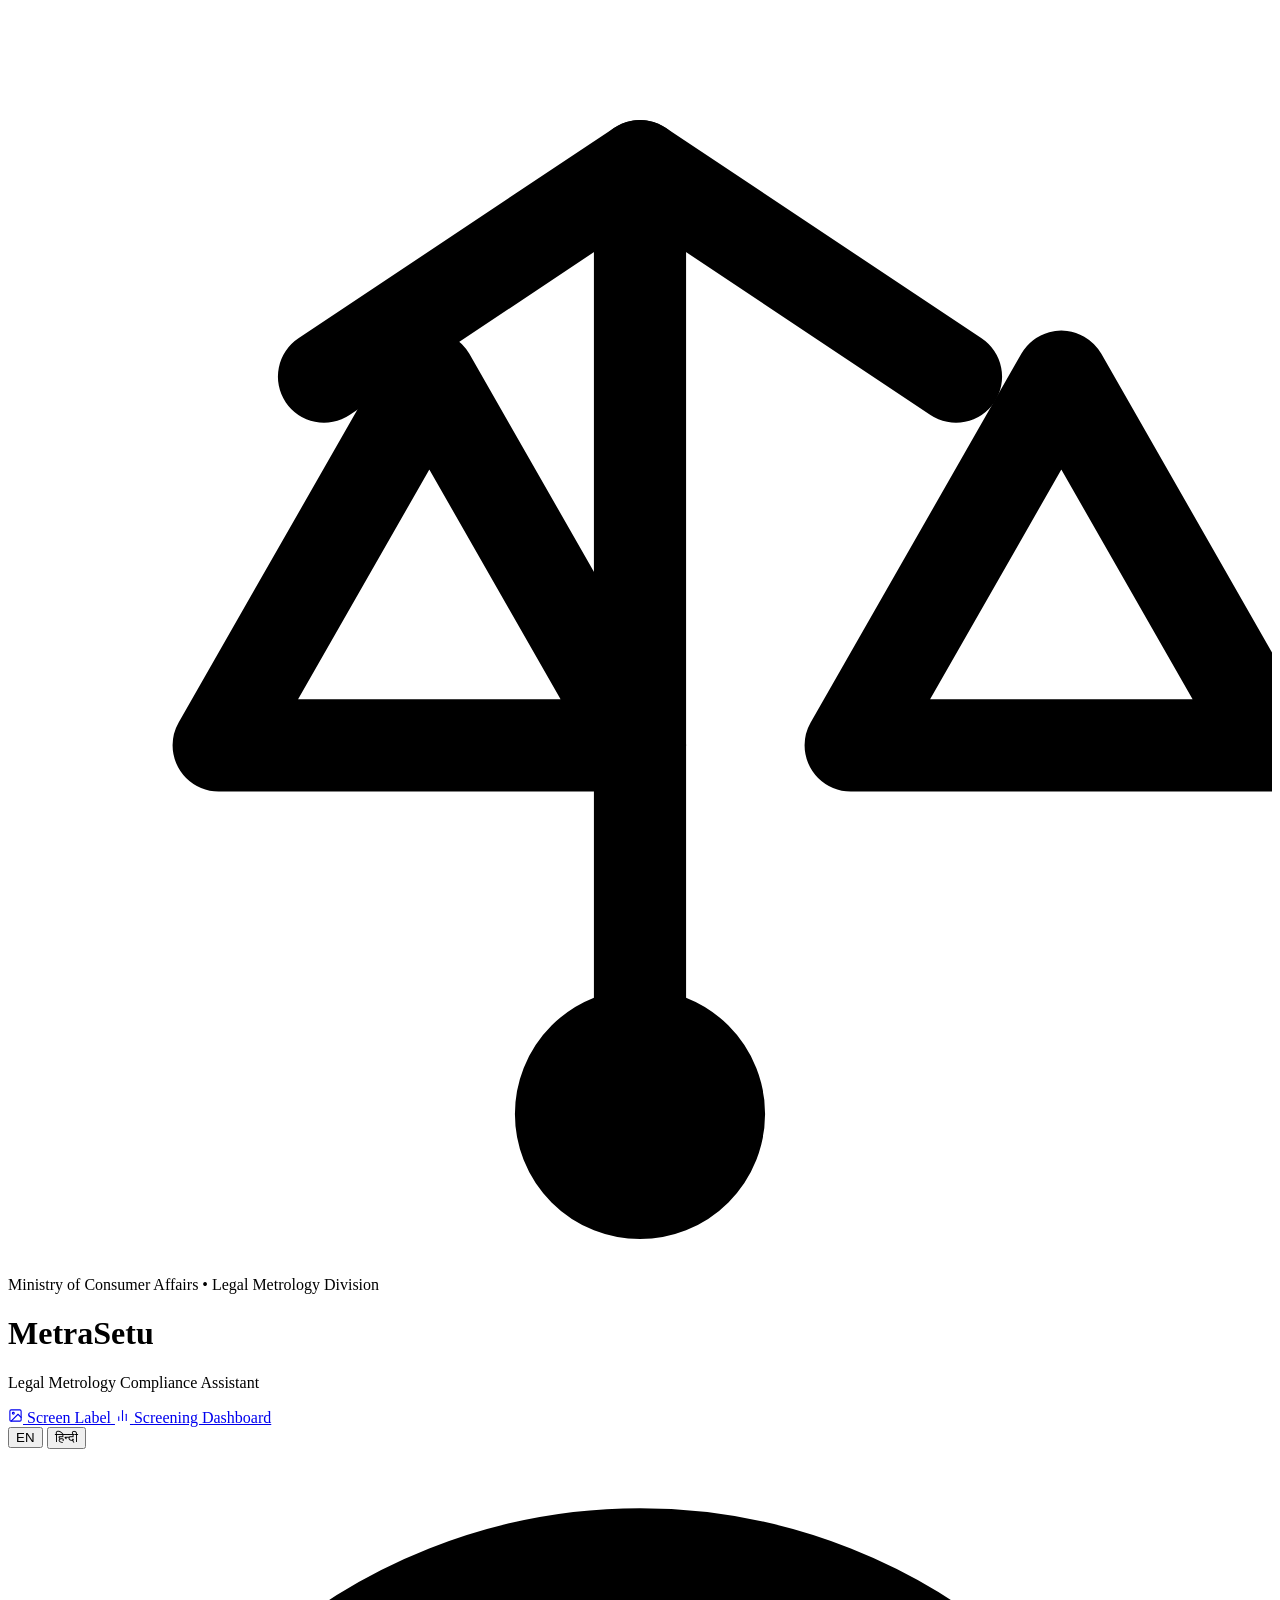
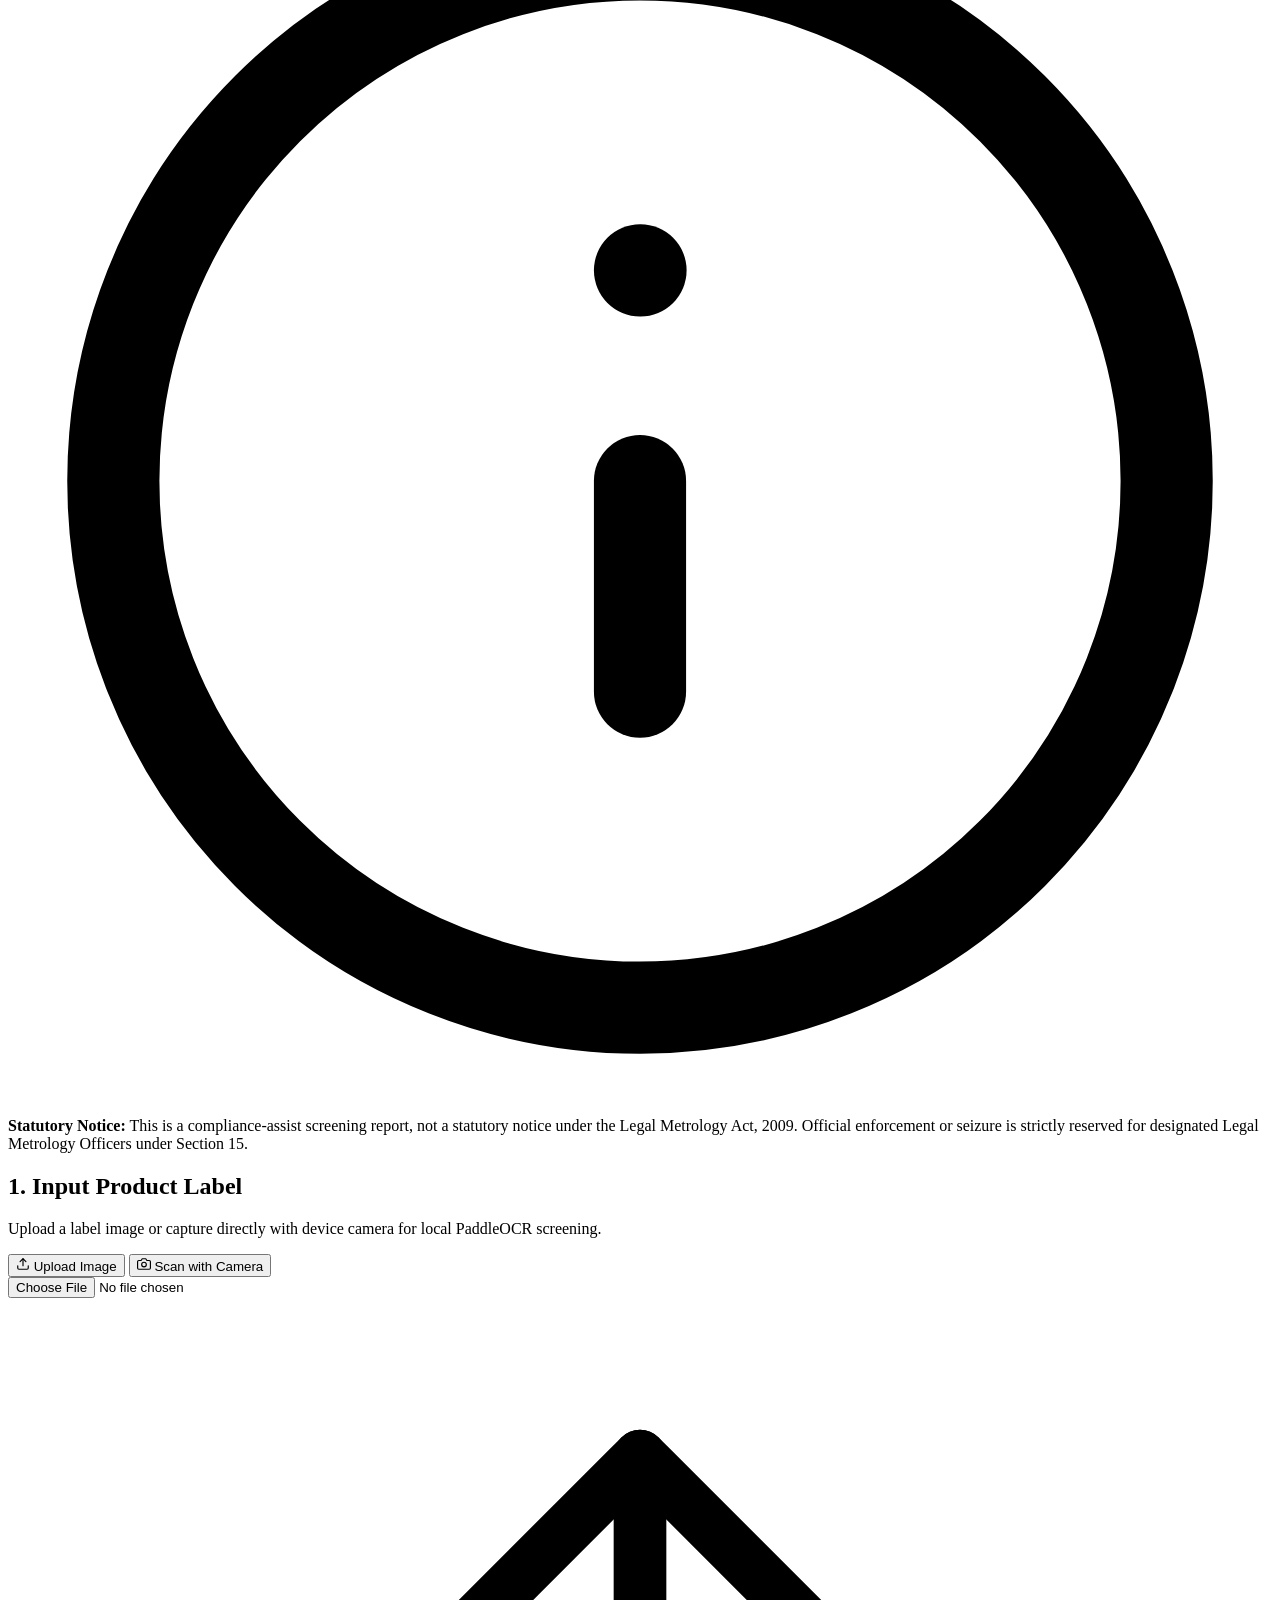
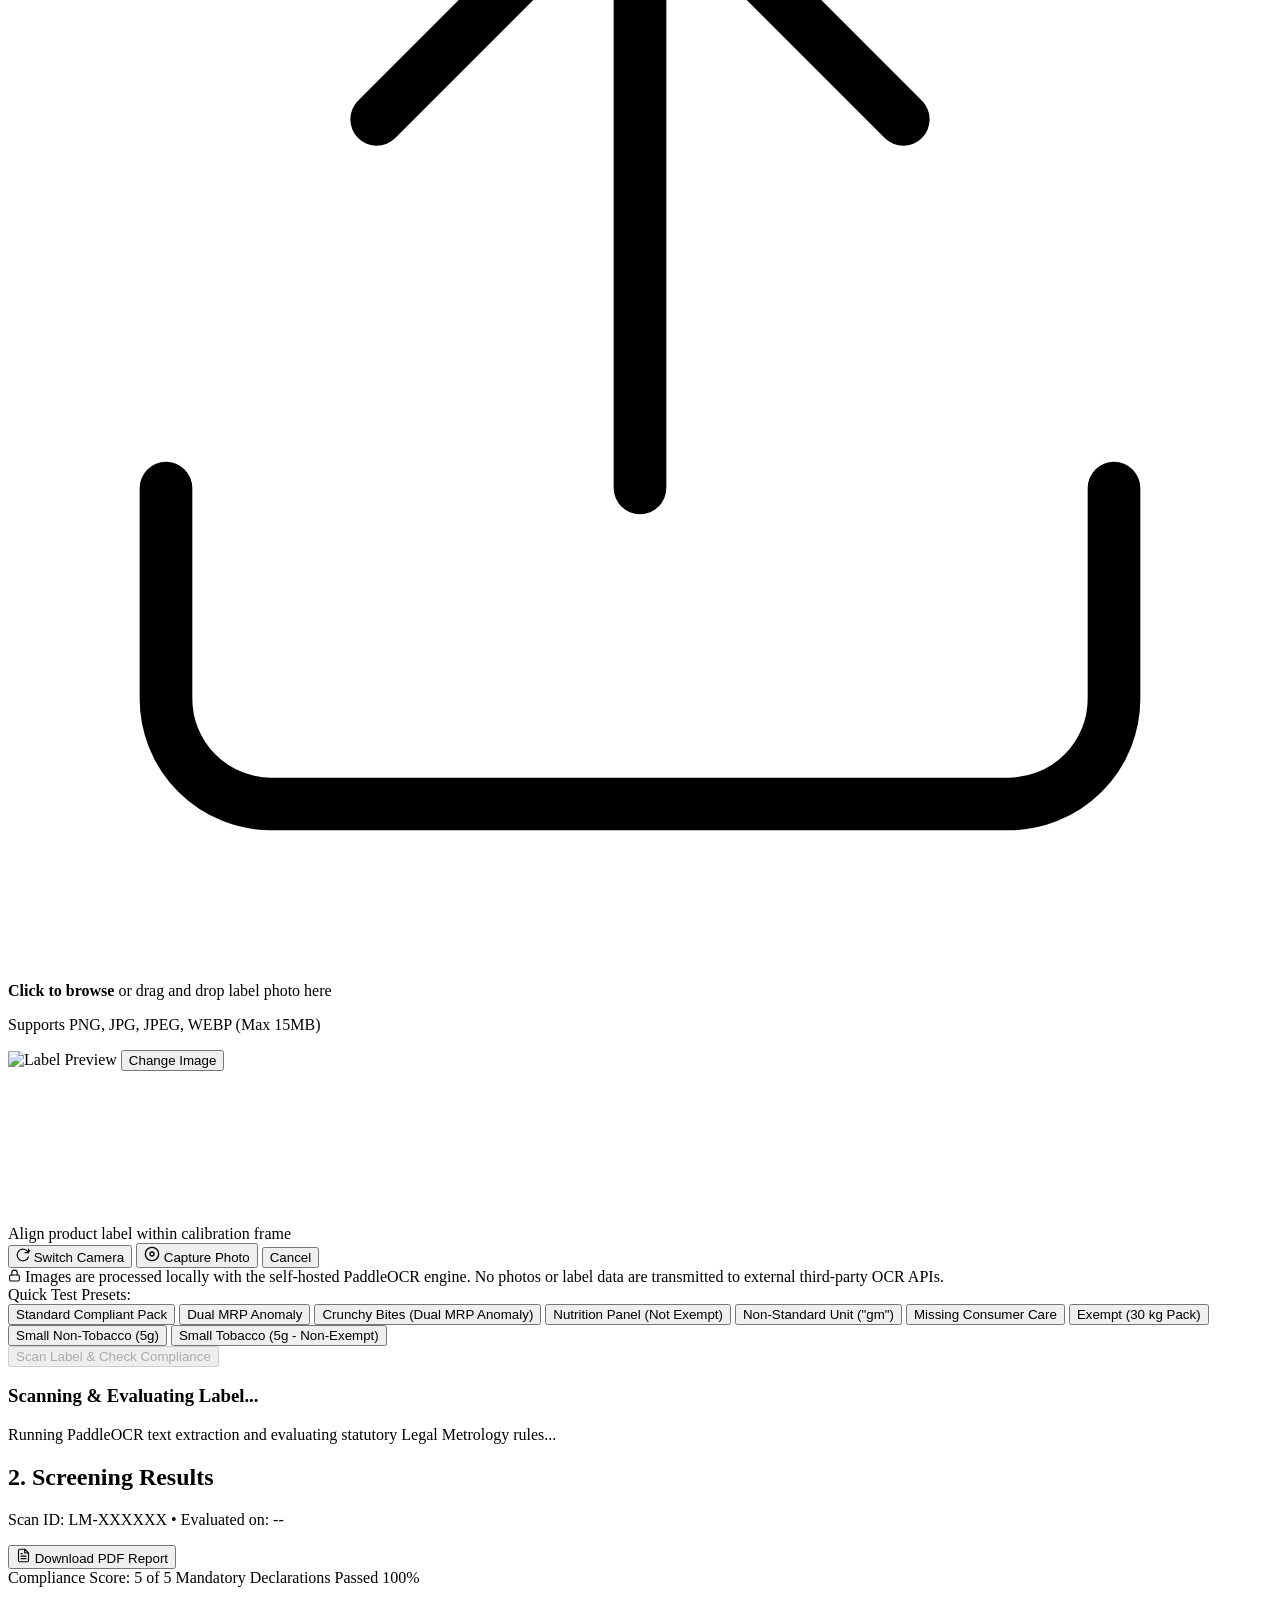
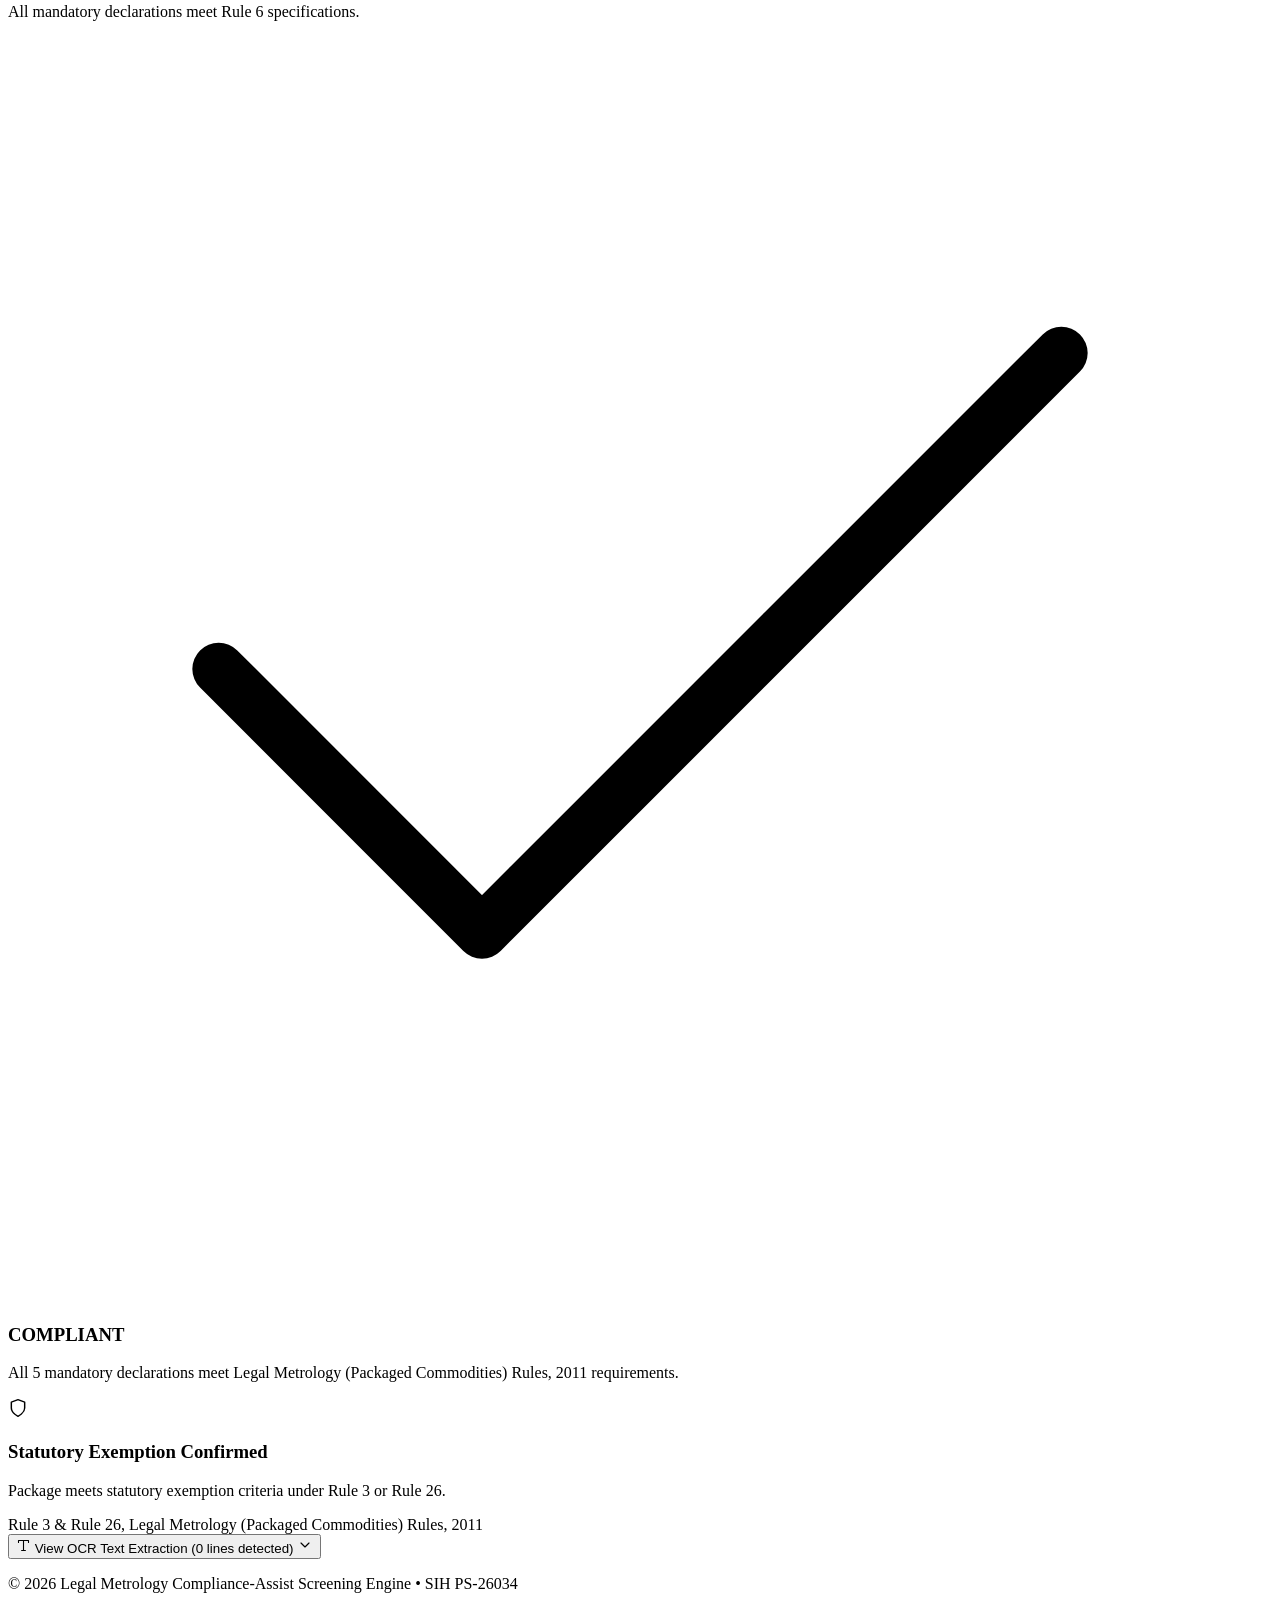
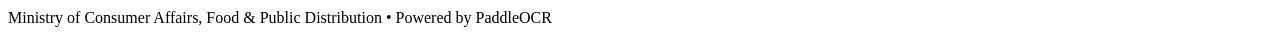
==== commit 2d9ae8c8: "feat(branding): update project name to MetraSetu with prominent brand typography and subtitle Legal " ====
--- a/app/static/index.html
+++ b/app/static/index.html
@@ -30,7 +30,8 @@
         </div>
         <div class="brand-text">
           <div class="brand-dept" data-i18n="ministryDept">Ministry of Consumer Affairs &bull; Legal Metrology Division</div>
-          <h1 class="brand-title" data-i18n="appTitle">Legal Metrology Compliance-Assist Engine</h1>
+          <h1 class="brand-main-title" data-i18n="brandMainTitle">MetraSetu</h1>
+          <p class="brand-sub-title" data-i18n="brandSubTitle">Legal Metrology Compliance Assistant</p>
         </div>
       </div>
       <nav class="header-nav">
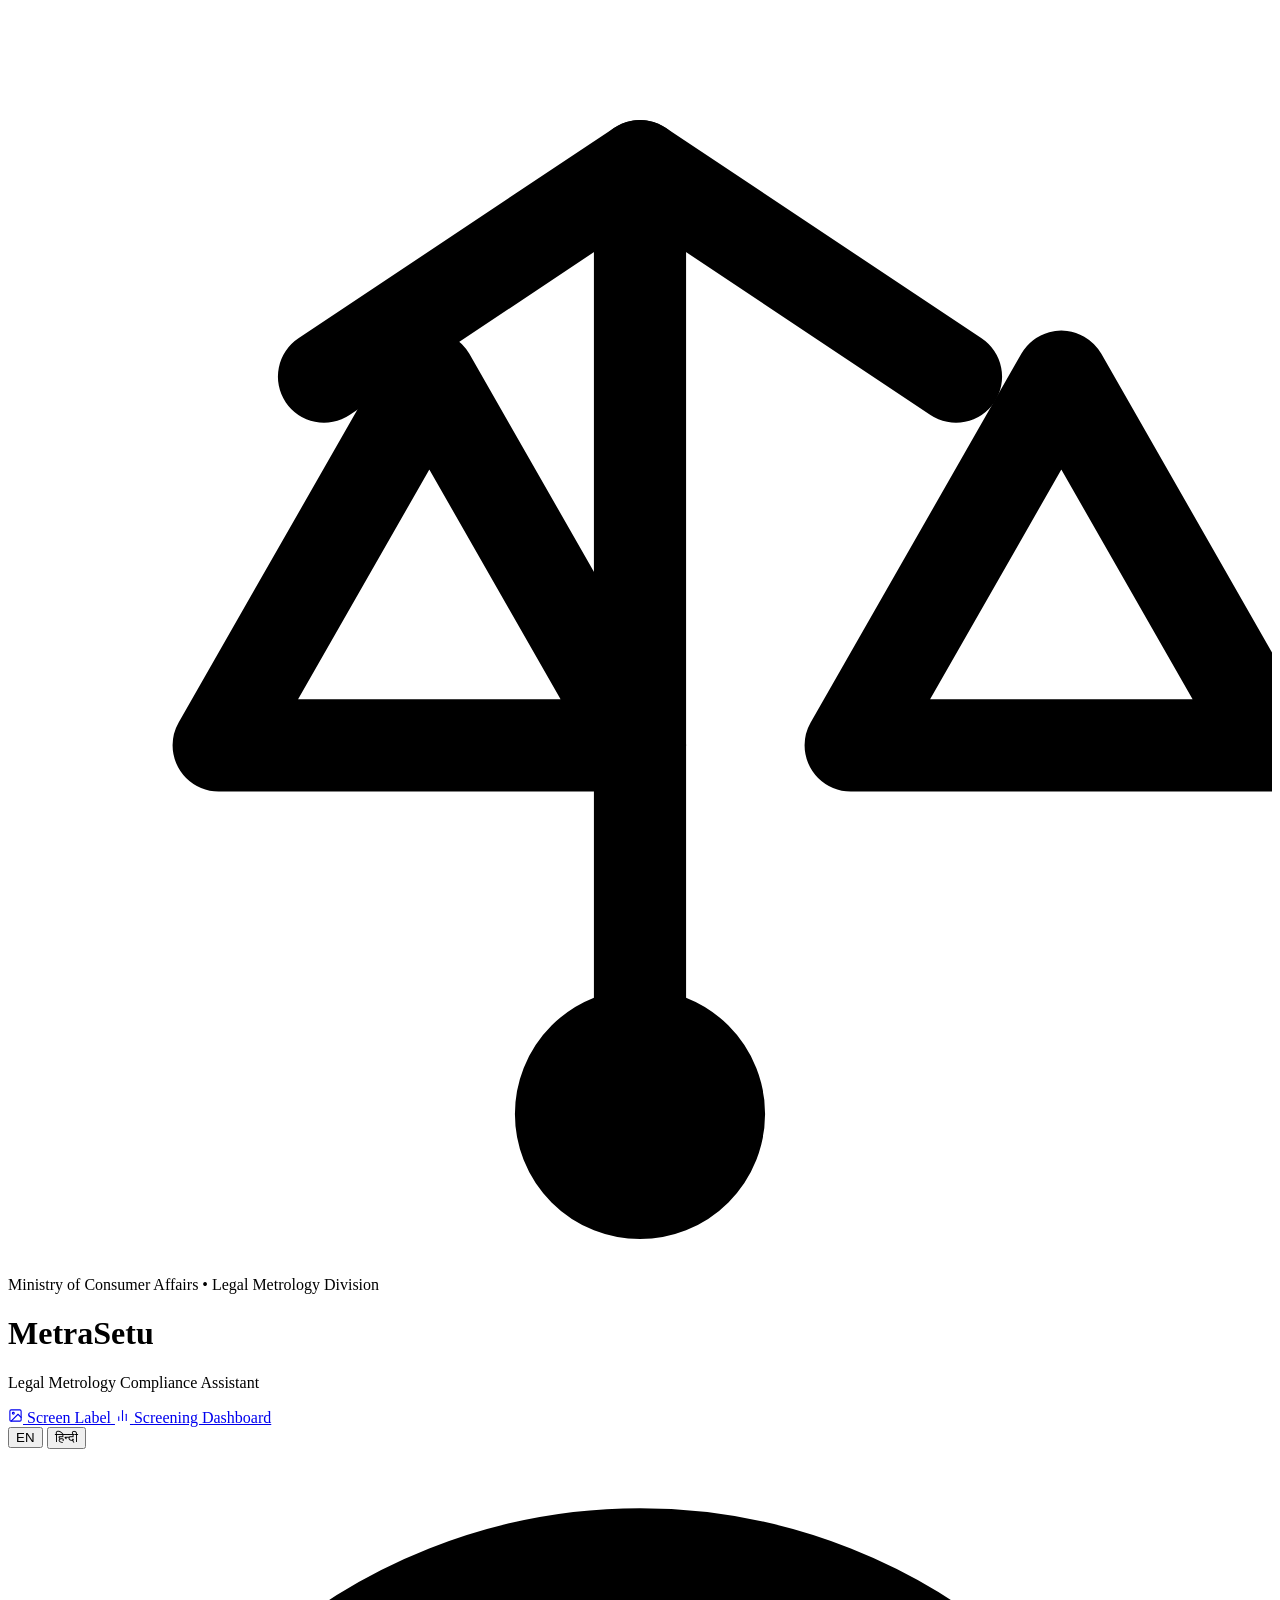
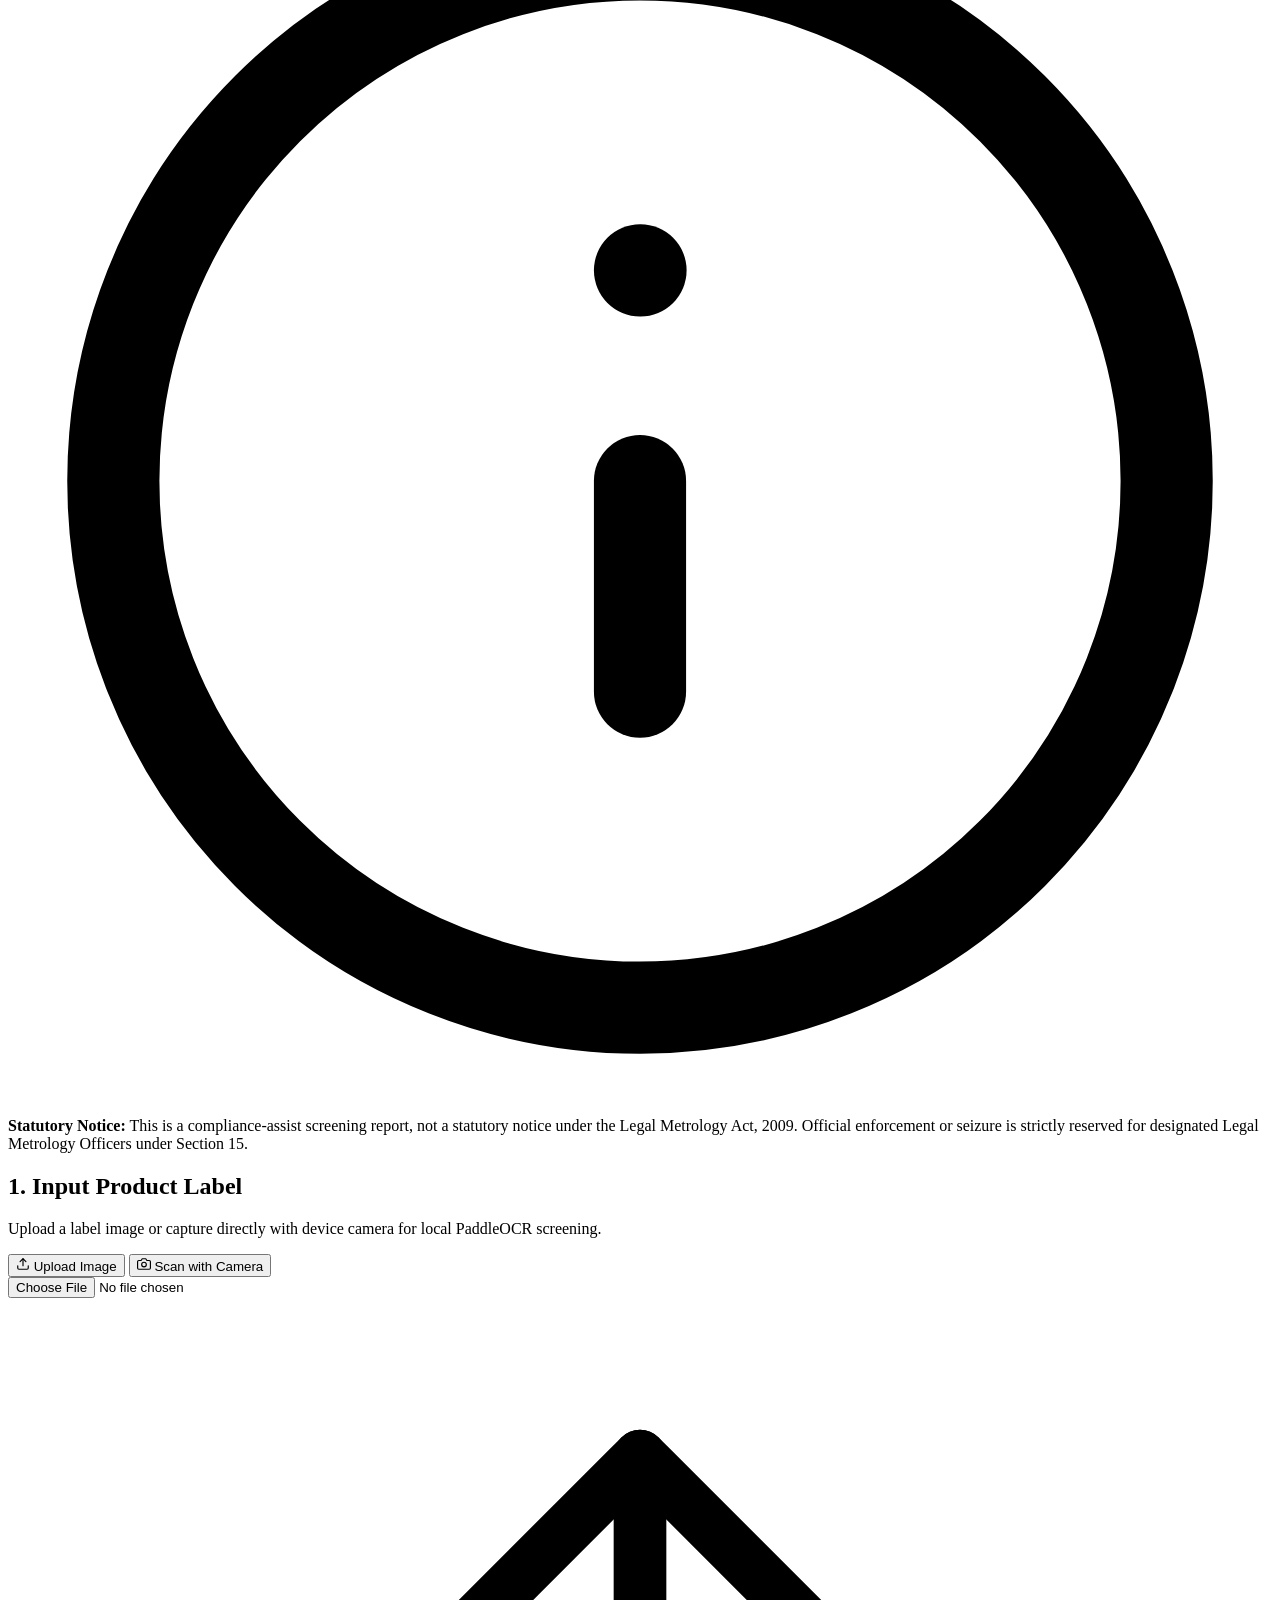
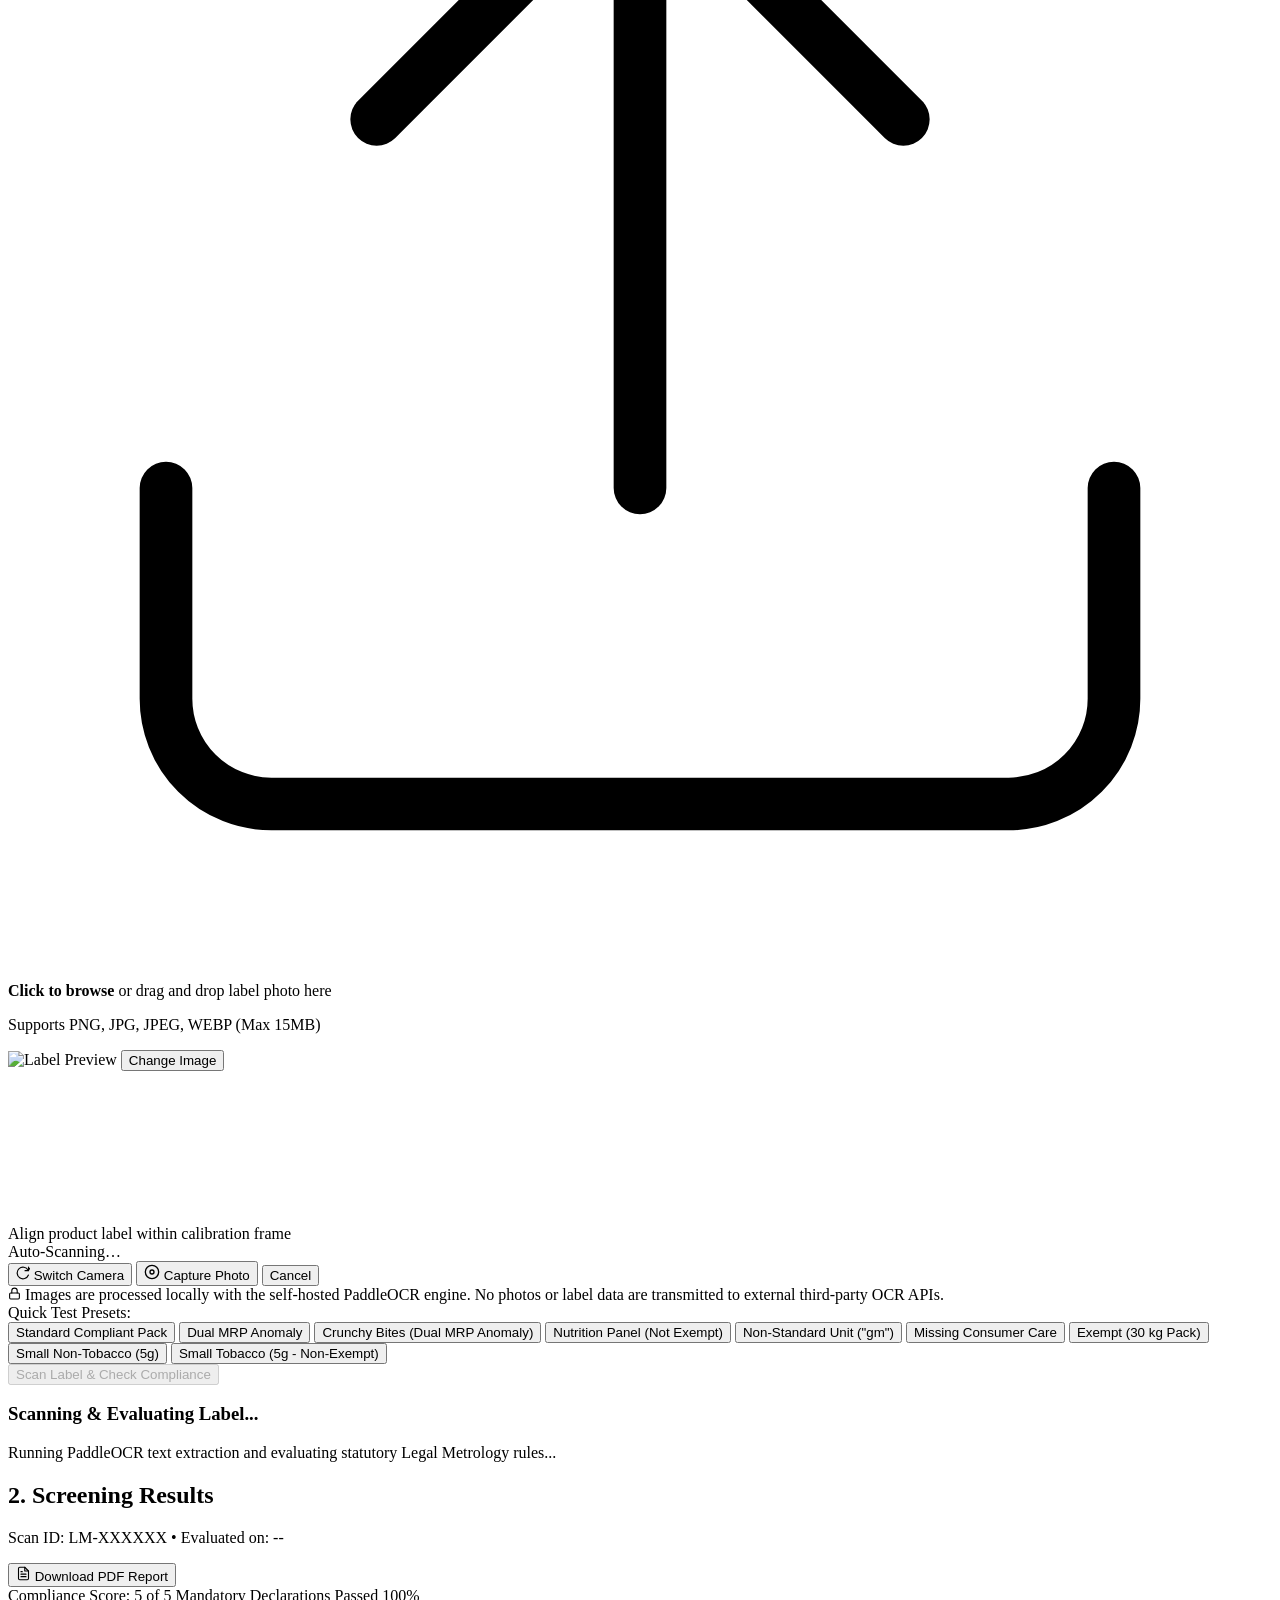
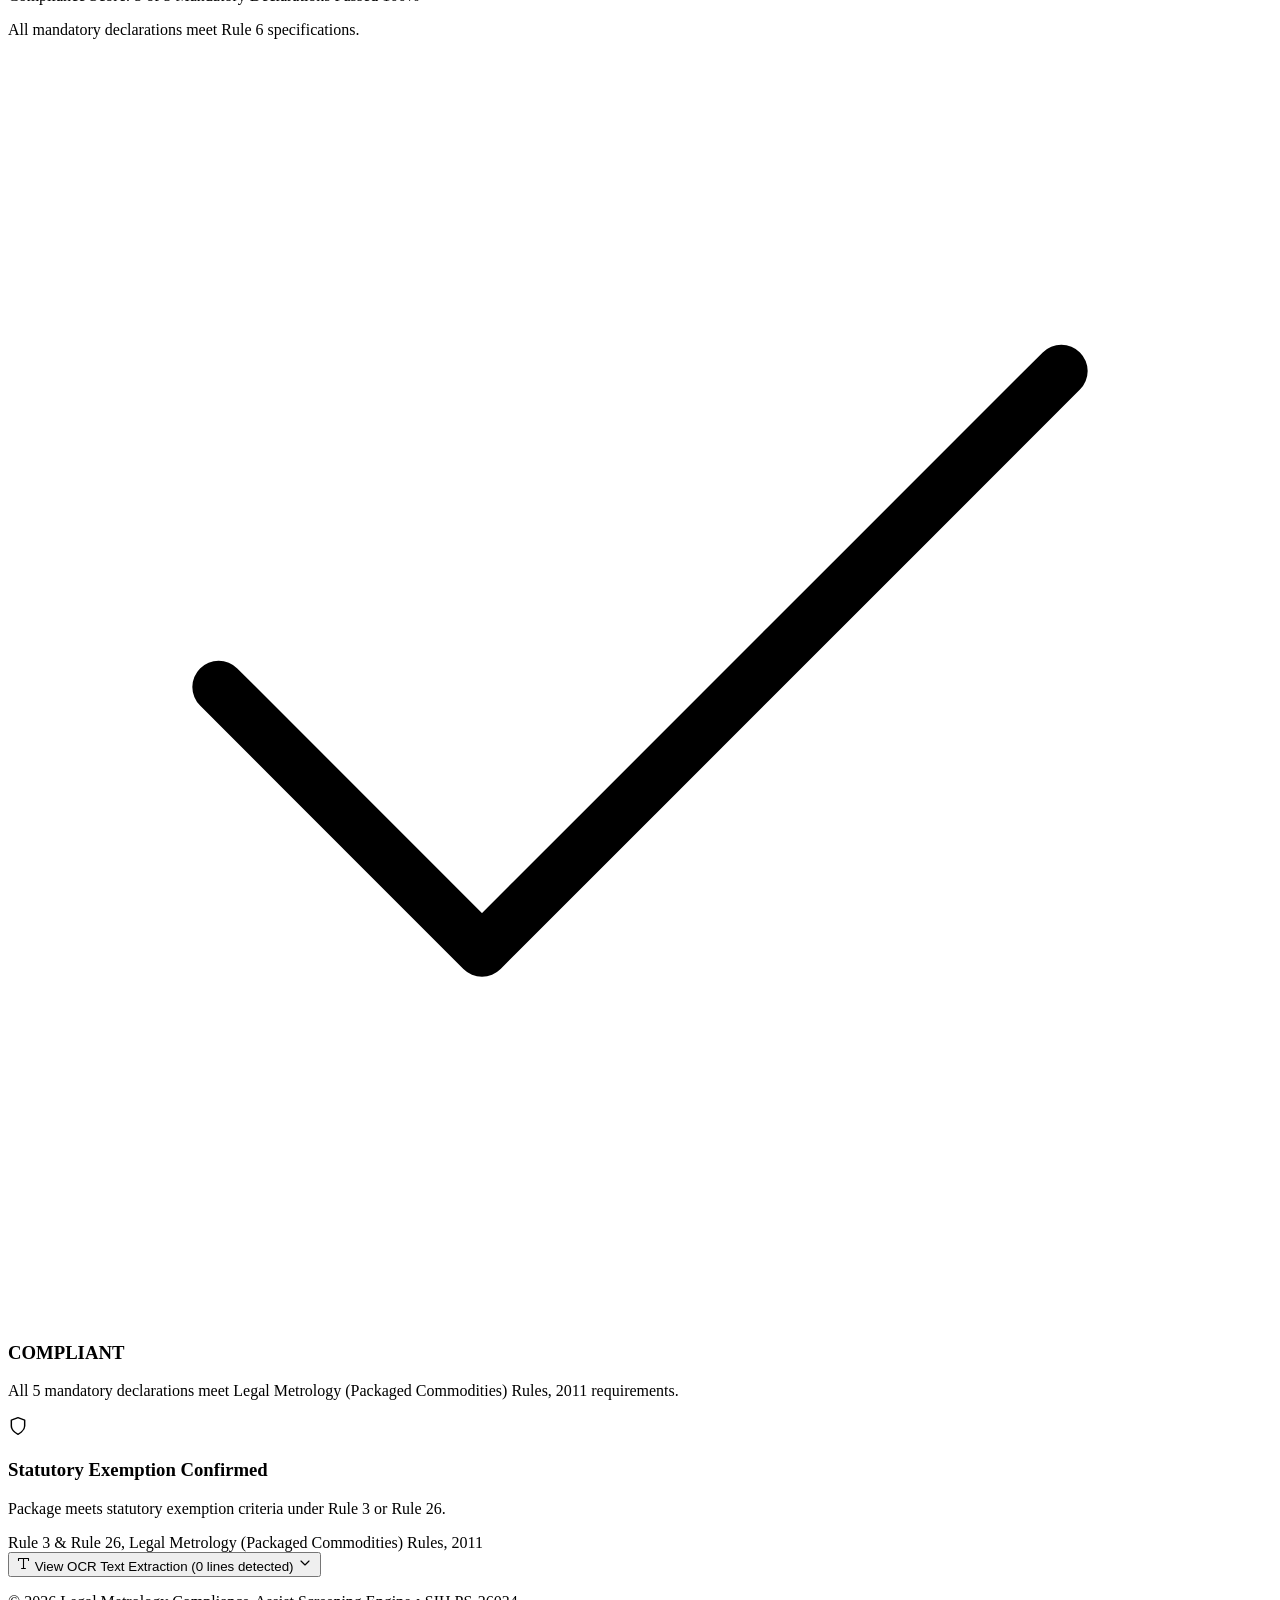
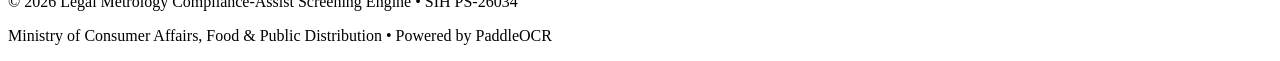
==== commit d109b146: "feat(auto-scan): implement live camera auto-detection — frames sampled every 2.2s, brightness check," ====
--- a/app/static/index.html
+++ b/app/static/index.html
@@ -138,6 +138,11 @@
             <div class="frame-corner bottom-left"></div>
             <div class="frame-corner bottom-right"></div>
             <div class="viewfinder-text" data-i18n="alignCameraPrompt">Align product label within calibration frame</div>
+            <!-- Auto-Scan Badge -->
+            <div class="auto-scan-badge hidden" id="autoScanBadge">
+              <span class="auto-scan-dot"></span>
+              <span id="autoScanStatusText">Auto-Scanning…</span>
+            </div>
           </div>
         </div>
         <div class="camera-controls">
@@ -305,7 +310,7 @@
 
   <div class="toast-container" id="toastContainer"></div>
 
-  <script src="/static/i18n.js"></script>
-  <script src="/static/app.js"></script>
+  <script src="/static/i18n.js?v=2.3"></script>
+  <script src="/static/app.js?v=2.3"></script>
 </body>
 </html>
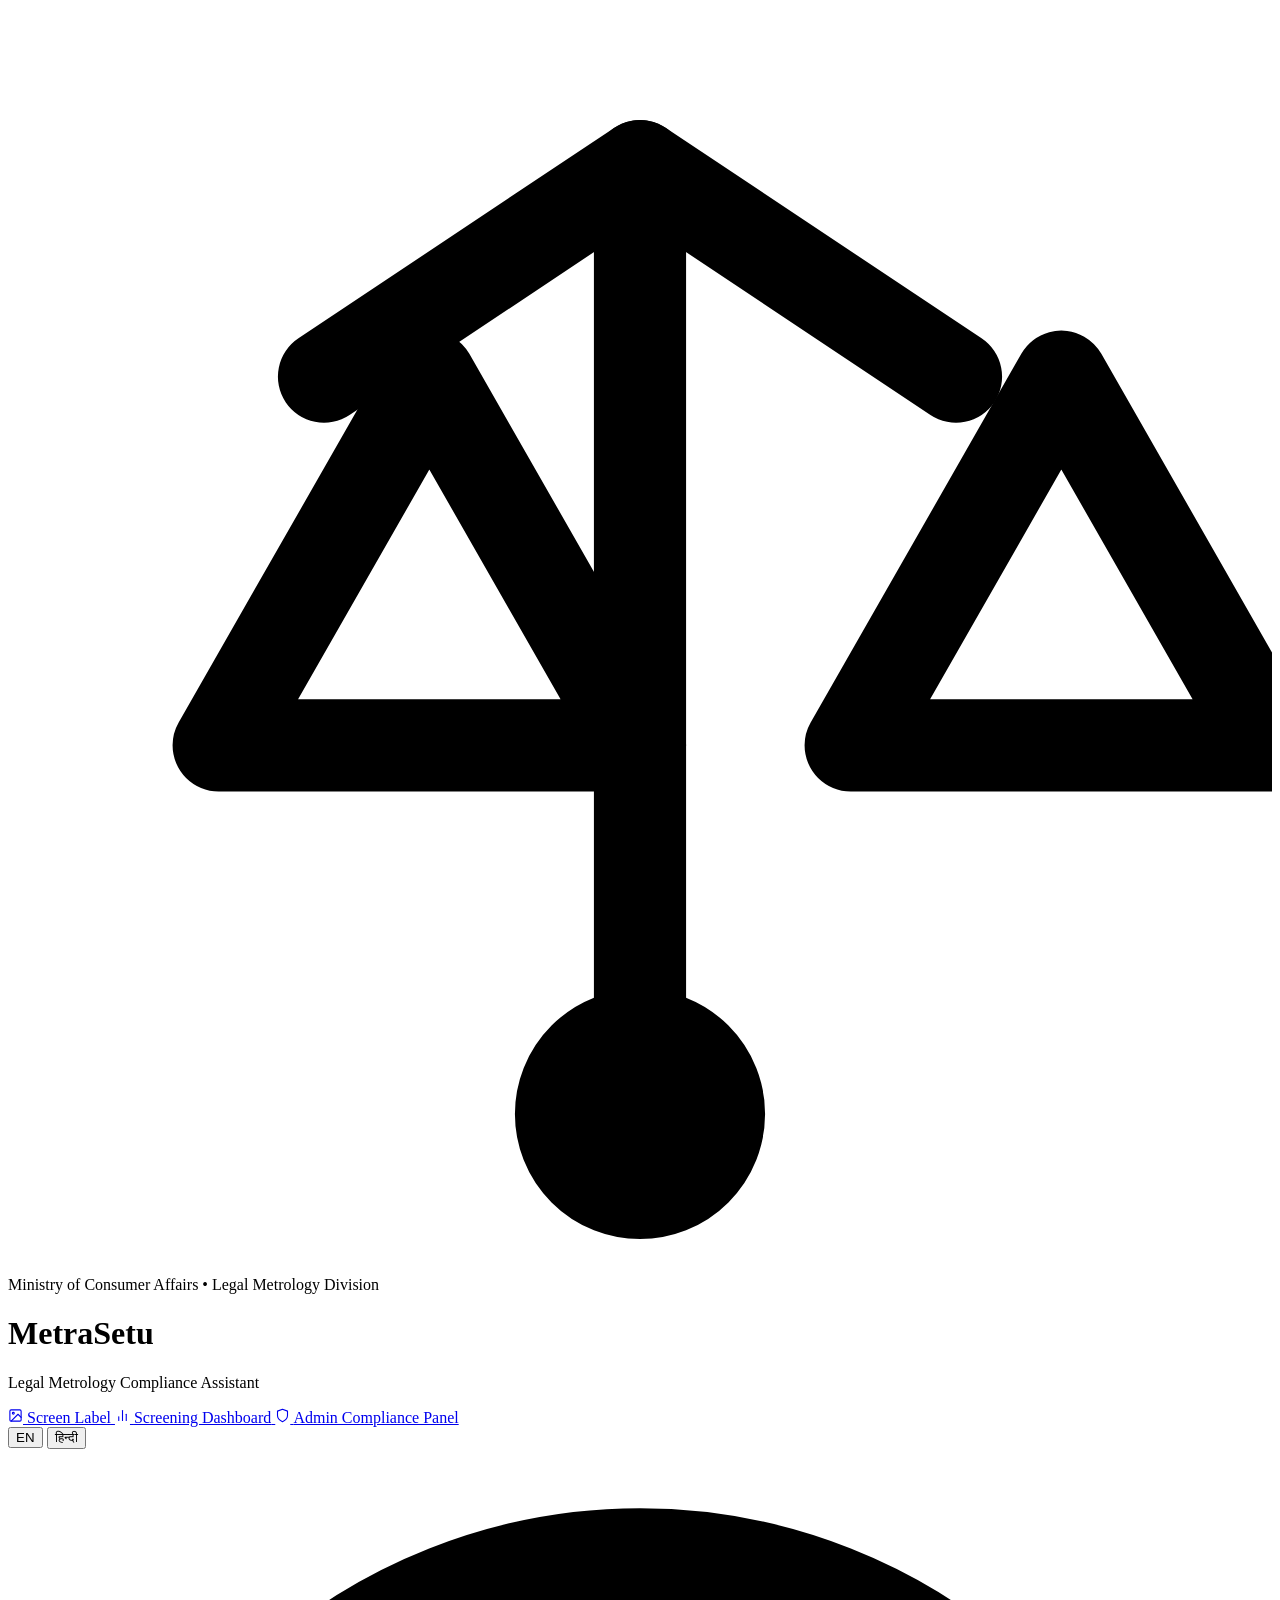
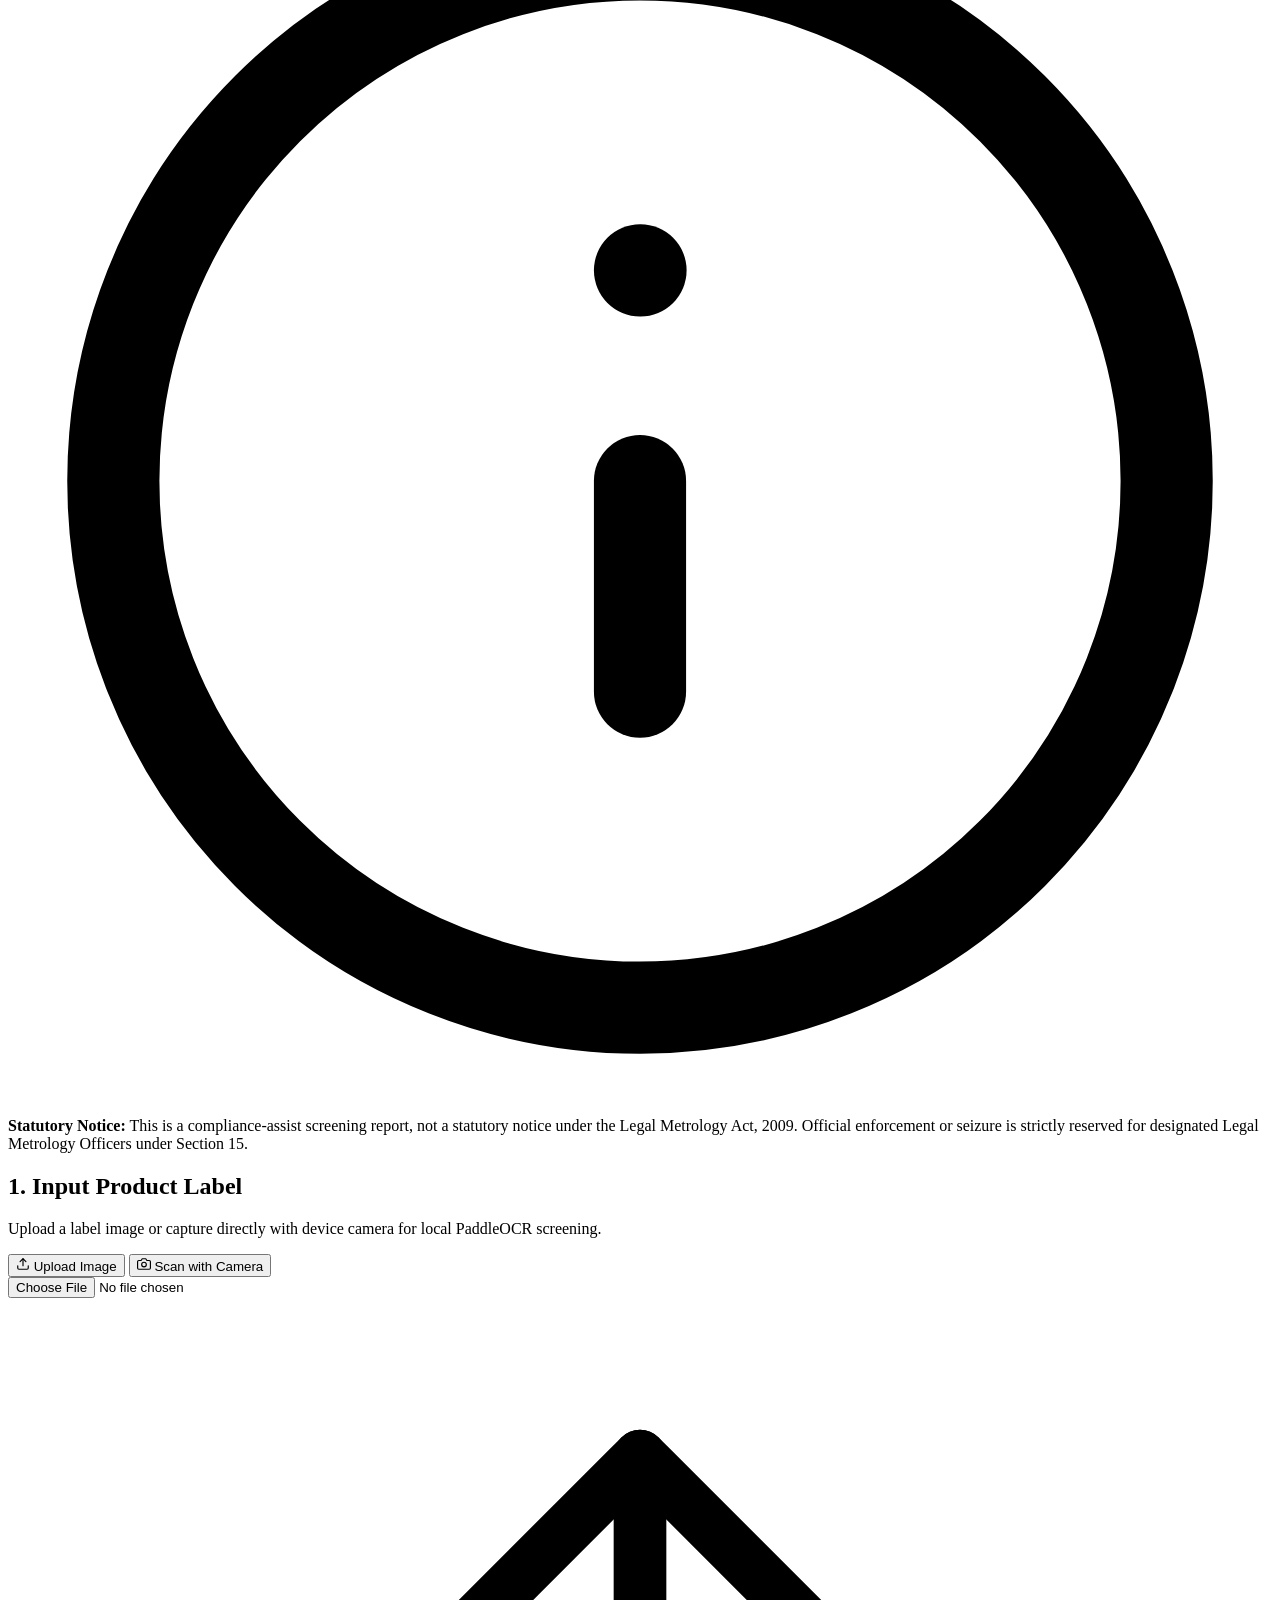
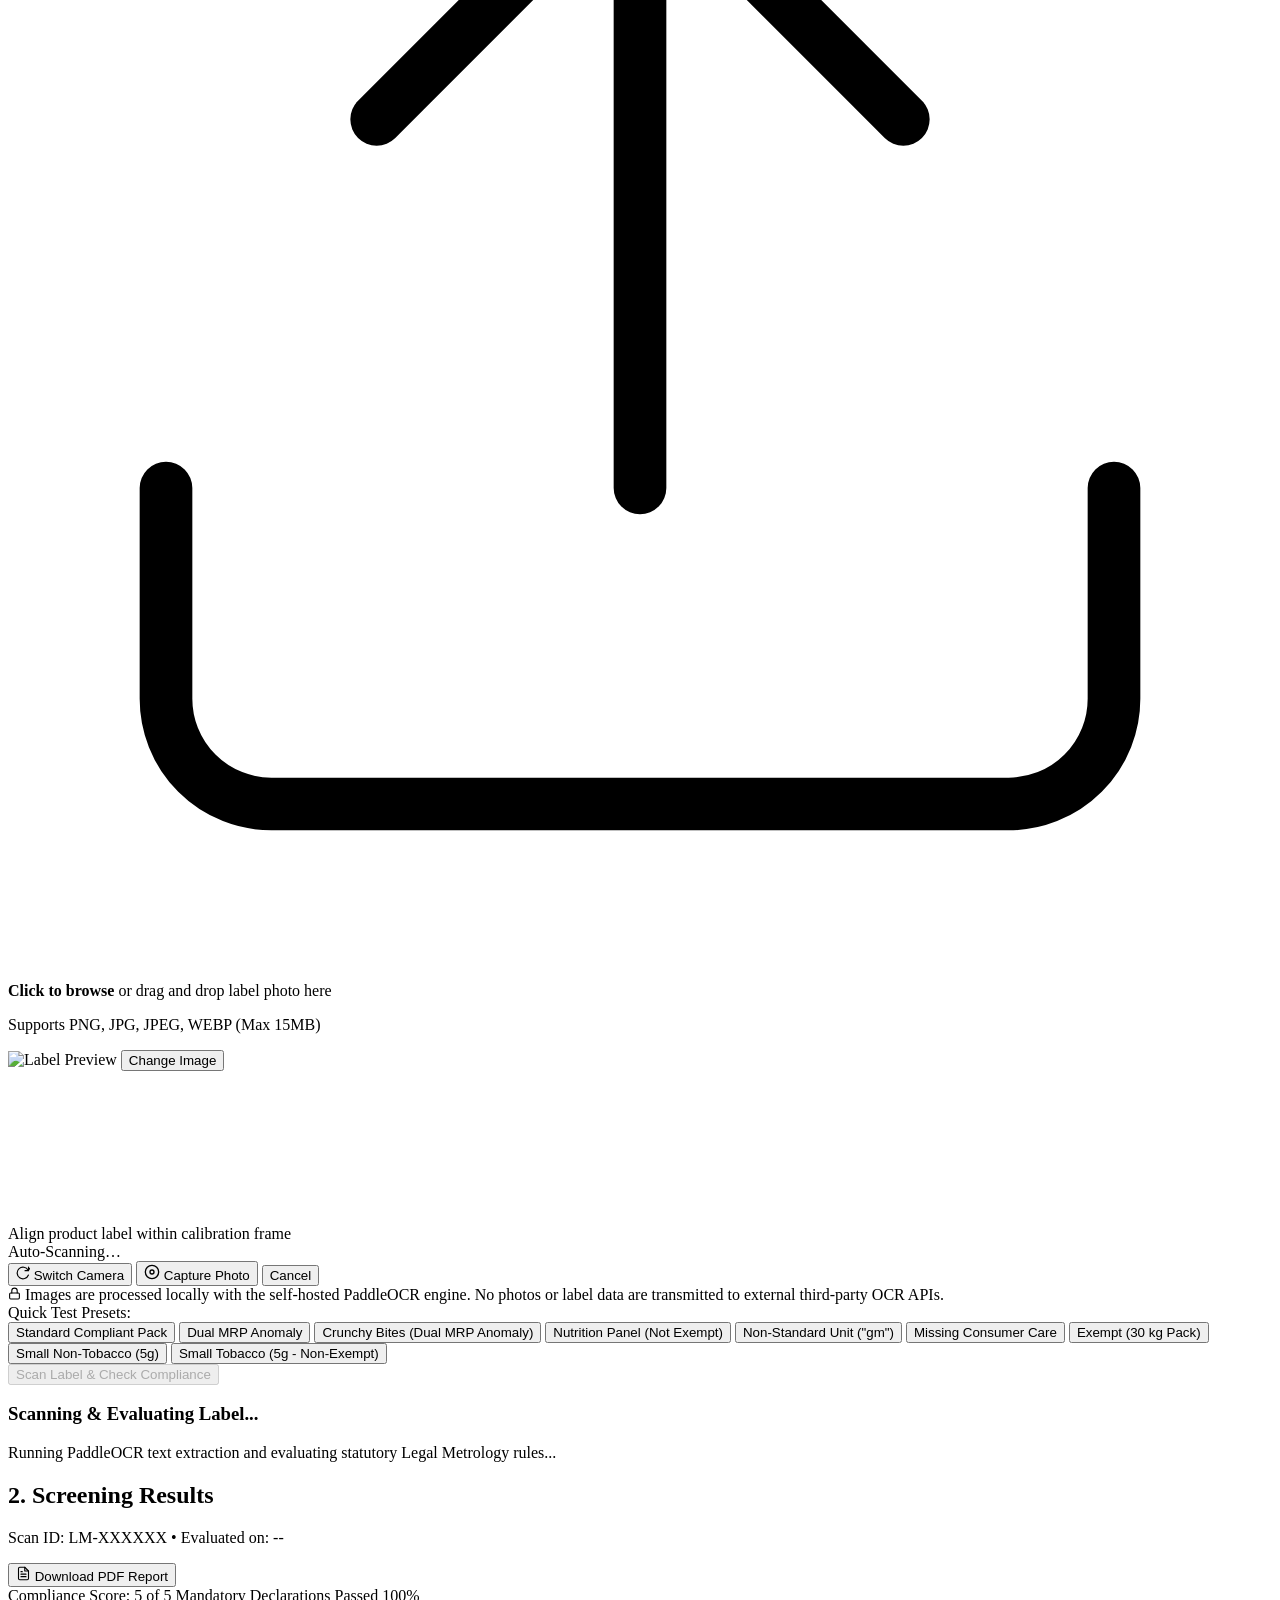
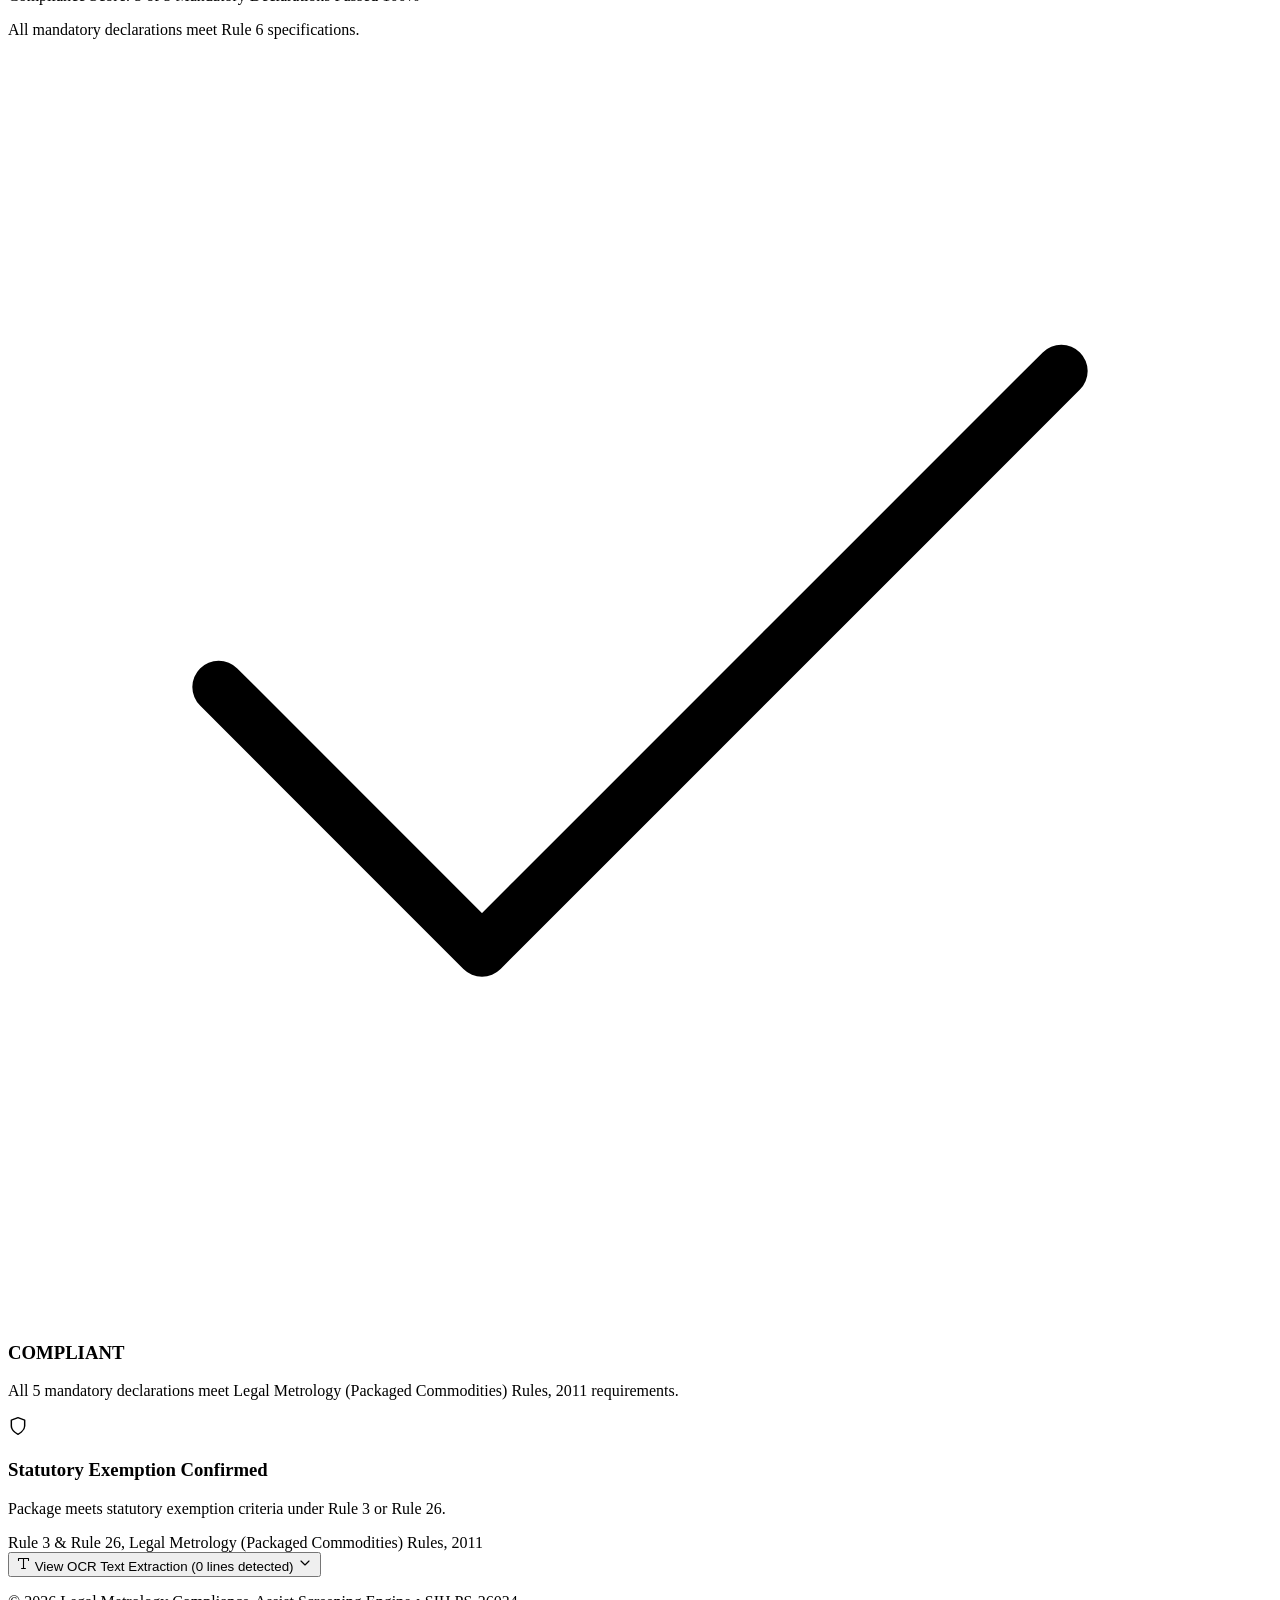
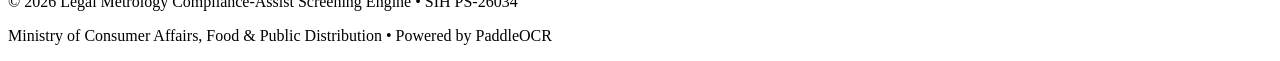
==== commit d9040b60: "feat: add Admin & Statutory Compliance Panel with Officer Authentication, Comrade AI Assistant, unif" ====
--- a/app/static/index.html
+++ b/app/static/index.html
@@ -50,6 +50,12 @@
             <line x1="6" y1="20" x2="6" y2="14"/>
           </svg>
           <span data-i18n="navDashboard">Screening Dashboard</span>
+        </a>
+        <a href="/admin" class="nav-link">
+          <svg width="15" height="15" viewBox="0 0 24 24" fill="none" stroke="currentColor" stroke-width="1.75" stroke-linecap="round" stroke-linejoin="round">
+            <path d="M12 22s8-4 8-10V5l-8-3-8 3v7c0 6 8 10 8 10z"/>
+          </svg>
+          <span data-i18n="navAdminPanel">Admin Compliance Panel</span>
         </a>
 
         <!-- Bilingual Language Switcher (EN | हिन्दी) -->
@@ -310,7 +316,8 @@
 
   <div class="toast-container" id="toastContainer"></div>
 
-  <script src="/static/i18n.js?v=2.3"></script>
-  <script src="/static/app.js?v=2.3"></script>
+  <script src="/static/i18n.js?v=2.5"></script>
+  <script src="/static/app.js?v=2.5"></script>
+  <script src="/static/chatbot.js?v=2.5"></script>
 </body>
 </html>
